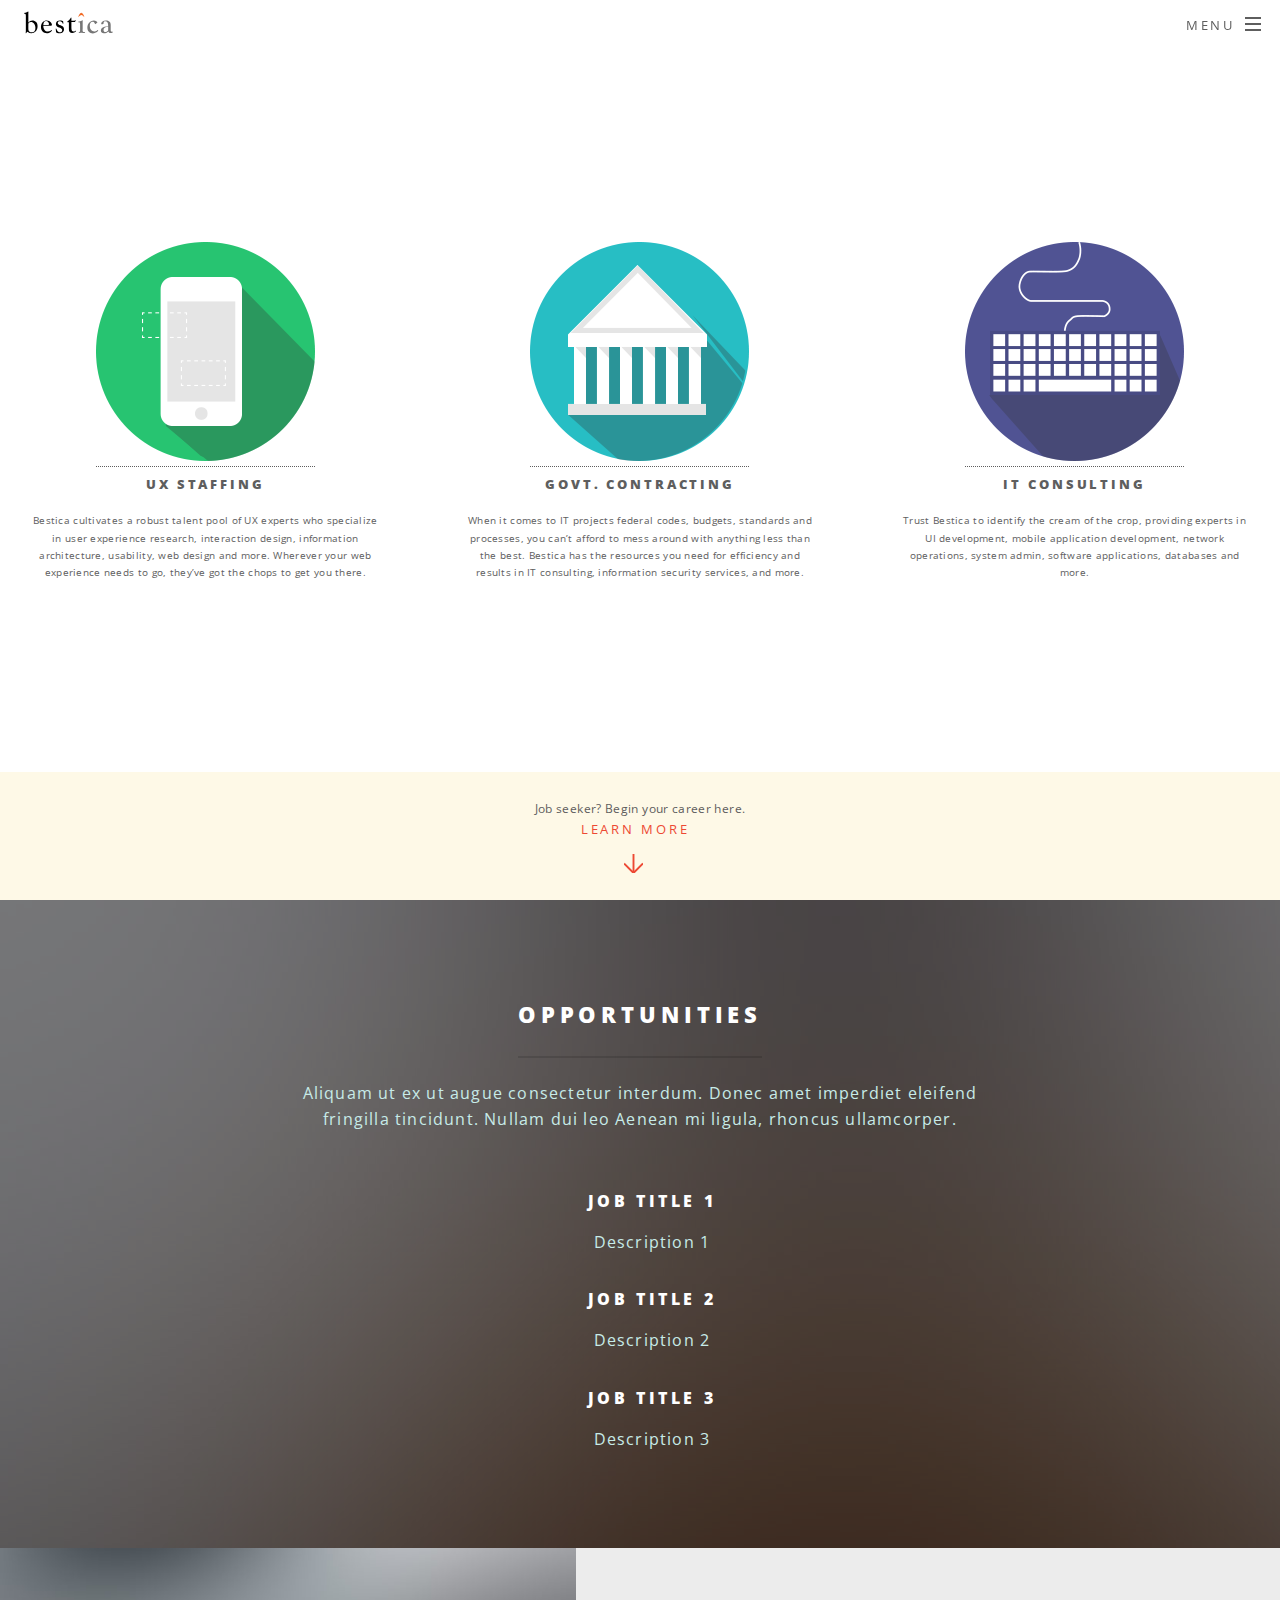
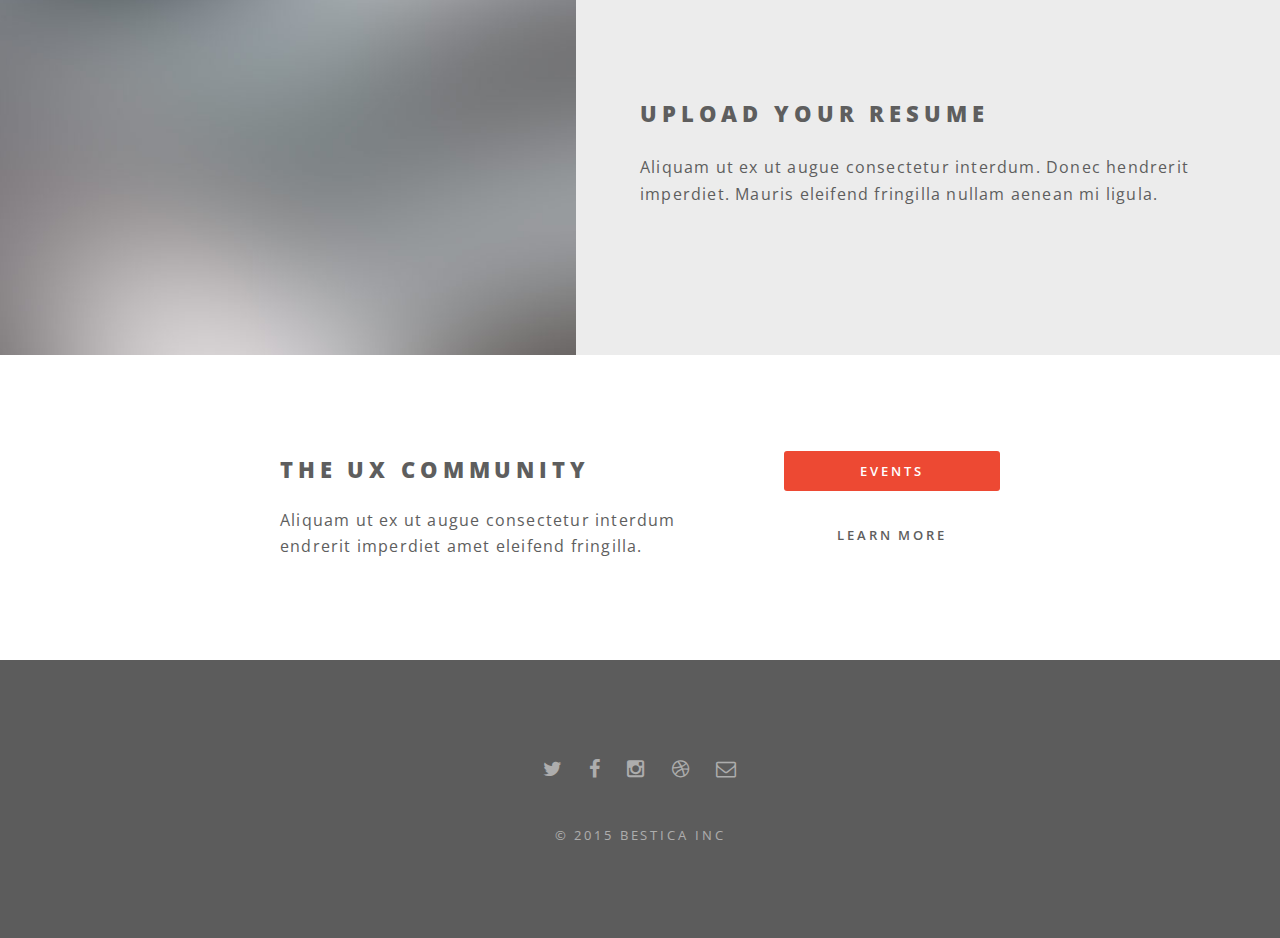
==== index.html @ 75cae660 "first commit" ====
<!DOCTYPE HTML>
<!--
	Spectral by HTML5 UP
	html5up.net | @n33co
	Free for personal and commercial use under the CCA 3.0 license (html5up.net/license)
-->
<html>
	<head>
		<title>Spectral by HTML5 UP</title>
		<meta charset="utf-8" />
		<meta name="viewport" content="width=device-width, initial-scale=1" />
		<meta name="description" content="" />
		<meta name="keywords" content="" />
		<!--[if lte IE 8]><script src="assets/css/ie/html5shiv.js"></script><![endif]-->
		<link rel="stylesheet" href="assets/css/style.css" />
		<!--[if lte IE 9]><link rel="stylesheet" href="assets/css/ie/v9.css" /><![endif]-->
		<!--[if lte IE 8]><link rel="stylesheet" href="assets/css/ie/v8.css" /><![endif]-->
	</head>
	<body class="landing">

		<!-- Page Wrapper -->
			<div id="page-wrapper">

				<!-- Header -->
					<header id="header" class="alt">

						<h1 class="logo">
							<a href="index.html">Bestica</a>
						</h1>
						<nav id="nav">
							<ul>
								<li class="special">
									<a href="#" class="menuToggle"><span>Menu</span></a>
									<div id="menu">
										<ul>
											<li><a href="index.html">Home</a></li>
											<li><a href="ux.html">UX Staffing</a></li>
											<li><a href="govt.html">Govt. Contracts</a></li>
											<li><a href="it.html">IT Consulting</a></li>
											<li><a href="about.html">About Us</a></li>
										</ul>
									</div>
								</li>
							</ul>
						</nav>
					</header>

				<!-- Banner -->
					<section id="banner">
						<div class="inner">
							<div class="row">
  								<div class="4u 12u(small) left-wing">
  									<a href="ux.html">
	  									<img src="images/ux-icon.png" alt="" />
	  									<h3> UX Staffing</h3>
	  									<p>
	  										Bestica cultivates a robust talent pool of UX experts who specialize in user experience research, interaction design, information architecture, usability, web design and more. Wherever your web experience needs to go, they’ve got the chops to get you there.
	  									</p>
  									</a>
  								</div>
  								<div class="4u 12u(small)">
  									<a href="govt.html">
	  									<img src="images/govt-icon.png" alt="" />
	  									<h3> Govt. Contracting</h3>
	  									<p>
	  										When it comes to IT projects federal codes, budgets, standards and processes, you can’t afford to mess around with anything less than the best.  Bestica has the resources you need for efficiency and results in IT consulting, information security services, and more.
	  									</p>
	  								</a>
  								</div>
  								<div class="4u 12u(small) right-wing">
  									<a href="it.html">
  									
	  									<img src="images/it-icon.png" alt="" />
	  									<h3> IT Consulting</h3>
	  									<p>
	  										Trust Bestica to identify the cream of the crop, providing experts in UI development, mobile application development, network operations, system admin, software applications, databases and more.
	  									</p>
  									</a>
  									
  								</div>
							</div>

														
						</div>
						<div class="row job-seeker">
								<p> Job seeker? Begin your career here.</p>
								<a href="#one" class="more scrolly">Learn More</a>
								
							</div>
						
					</section>

				<!-- One -->
					<section id="one" class="wrapper style1 special">
						<div class="inner">
							<header class="major">
								<h2>Opportunities</h2>
								<p>Aliquam ut ex ut augue consectetur interdum. Donec amet imperdiet eleifend<br />
								fringilla tincidunt. Nullam dui leo Aenean mi ligula, rhoncus ullamcorper.</p>
							</header>
							<ul class="jobs">
								<li>
									<h4>Job Title 1</h4>
									<p>Description 1</p>
								</li>

								<li>
									<h4>Job Title 2</h4>
									<p>Description 2</p>
								</li>
								<li>
									<h4>Job Title 3</h4>
									<p>Description 3</p>
								</li>

							</ul>
							
						</div>
					</section>

				<!-- Two -->
					<section id="two" class="wrapper alt style2">
						<section class="spotlight">
							<div class="image"><img src="images/pic01.jpg" alt="" /></div><div class="content">
								<h2>Upload Your Resume</h2>
								<p>Aliquam ut ex ut augue consectetur interdum. Donec hendrerit imperdiet. Mauris eleifend fringilla nullam aenean mi ligula.</p>
							</div>
						</section>
						
						
					</section>


					

				<!-- CTA -->
					<section id="cta" class="wrapper style4">
						<div class="inner">
							<header>
								<h2>The UX Community</h2>
								<p>Aliquam ut ex ut augue consectetur interdum endrerit imperdiet amet eleifend fringilla.</p>
							</header>
							<ul class="actions vertical">
								<li><a href="#" class="button fit special">Events</a></li>
								<li><a href="#" class="button fit">Learn More</a></li>
							</ul>
						</div>
					</section>

				<!-- Footer -->
					<footer id="footer">
						<ul class="icons">
							<li><a href="#" class="icon fa-twitter"><span class="label">Twitter</span></a></li>
							<li><a href="#" class="icon fa-facebook"><span class="label">Facebook</span></a></li>
							<li><a href="#" class="icon fa-instagram"><span class="label">Instagram</span></a></li>
							<li><a href="#" class="icon fa-dribbble"><span class="label">Dribbble</span></a></li>
							<li><a href="#" class="icon fa-envelope-o"><span class="label">Email</span></a></li>
						</ul>
						<ul class="copyright">
							<li>&copy; 2015 Bestica Inc</li>
						</ul>
					</footer>

			</div>

		<!-- Scripts -->
			<script src="assets/js/jquery.min.js"></script>
			<script src="assets/js/jquery.scrollex.min.js"></script>
			<script src="assets/js/jquery.scrolly.min.js"></script>
			<script src="assets/js/skel.min.js"></script>
			<script src="assets/js/init.js"></script>

	</body>
</html>
---- assets/css/style.css ----
@import url(font-awesome.min.css);
@import url("http://fonts.googleapis.com/css?family=Open+Sans:400,400italic,600,600italic,800,800italic");
/*
	Spectral by HTML5 UP
	html5up.net | @n33co
	Free for personal and commercial use under the CCA 3.0 license (html5up.net/license)
*/
/* IE Viewport Fix */
@-ms-viewport {
  width: device-width; }
/* Skel */
html, body, div, span, applet, object, iframe, h1, h2, h3, h4, h5, h6, p, blockquote, pre, a, abbr, acronym, address, big, cite, code, del, dfn, em, img, ins, kbd, q, s, samp, small, strike, strong, sub, sup, tt, var, b, u, i, center, dl, dt, dd, ol, ul, li, fieldset, form, label, legend, table, caption, tbody, tfoot, thead, tr, th, td, article, aside, canvas, details, embed, figure, figcaption, footer, header, hgroup, menu, nav, output, ruby, section, summary, time, mark, audio, video {
  margin: 0;
  padding: 0;
  border: 0;
  font-size: 100%;
  font: inherit;
  vertical-align: baseline; }

article, aside, details, figcaption, figure, footer, header, hgroup, menu, nav, section {
  display: block; }

body {
  line-height: 1; }

ol, ul {
  list-style: none; }

blockquote, q {
  quotes: none; }

blockquote:before, blockquote:after, q:before, q:after {
  content: '';
  content: none; }

table {
  border-collapse: collapse;
  border-spacing: 0; }

body {
  -webkit-text-size-adjust: none; }

*, *:before, *:after {
  -moz-box-sizing: border-box;
  -webkit-box-sizing: border-box;
  box-sizing: border-box; }

.row {
  border-bottom: solid 1px transparent;
  -moz-box-sizing: border-box;
  -webkit-box-sizing: border-box;
  box-sizing: border-box; }

.row > * {
  float: left;
  -moz-box-sizing: border-box;
  -webkit-box-sizing: border-box;
  box-sizing: border-box; }

.row:after, .row:before {
  content: '';
  display: block;
  clear: both;
  height: 0; }

.row.uniform > * > :first-child {
  margin-top: 0; }

.row.uniform > * > :last-child {
  margin-bottom: 0; }

.row.\30 \25  > * {
  padding: 0 0 0 0em; }

.row.\30 \25 {
  margin: 0 0 -1px 0em; }

.row.uniform.\30 \25  > * {
  padding: 0em 0 0 0em; }

.row.uniform.\30 \25 {
  margin: 0em 0 -1px 0em; }

.row > * {
  padding: 0 0 0 1.5em; }

.row {
  margin: 0 0 -1px -1.5em; }

.row.uniform > * {
  padding: 1.5em 0 0 1.5em; }

.row.uniform {
  margin: -1.5em 0 -1px -1.5em; }

.row.\32 00\25  > * {
  padding: 0 0 0 3em; }

.row.\32 00\25 {
  margin: 0 0 -1px -3em; }

.row.uniform.\32 00\25  > * {
  padding: 3em 0 0 3em; }

.row.uniform.\32 00\25 {
  margin: -3em 0 -1px -3em; }

.row.\31 50\25  > * {
  padding: 0 0 0 2.25em; }

.row.\31 50\25 {
  margin: 0 0 -1px -2.25em; }

.row.uniform.\31 50\25  > * {
  padding: 2.25em 0 0 2.25em; }

.row.uniform.\31 50\25 {
  margin: -2.25em 0 -1px -2.25em; }

.row.\35 0\25  > * {
  padding: 0 0 0 0.75em; }

.row.\35 0\25 {
  margin: 0 0 -1px -0.75em; }

.row.uniform.\35 0\25  > * {
  padding: 0.75em 0 0 0.75em; }

.row.uniform.\35 0\25 {
  margin: -0.75em 0 -1px -0.75em; }

.row.\32 5\25  > * {
  padding: 0 0 0 0.375em; }

.row.\32 5\25 {
  margin: 0 0 -1px -0.375em; }

.row.uniform.\32 5\25  > * {
  padding: 0.375em 0 0 0.375em; }

.row.uniform.\32 5\25 {
  margin: -0.375em 0 -1px -0.375em; }

.\31 2u, .\31 2u\24 {
  width: 100%;
  clear: none;
  margin-left: 0; }

.\31 1u, .\31 1u\24 {
  width: 91.6666666667%;
  clear: none;
  margin-left: 0; }

.\31 0u, .\31 0u\24 {
  width: 83.3333333333%;
  clear: none;
  margin-left: 0; }

.\39 u, .\39 u\24 {
  width: 75%;
  clear: none;
  margin-left: 0; }

.\38 u, .\38 u\24 {
  width: 66.6666666667%;
  clear: none;
  margin-left: 0; }

.\37 u, .\37 u\24 {
  width: 58.3333333333%;
  clear: none;
  margin-left: 0; }

.\36 u, .\36 u\24 {
  width: 50%;
  clear: none;
  margin-left: 0; }

.\35 u, .\35 u\24 {
  width: 41.6666666667%;
  clear: none;
  margin-left: 0; }

.\34 u, .\34 u\24 {
  width: 33.3333333333%;
  clear: none;
  margin-left: 0; }

.\33 u, .\33 u\24 {
  width: 25%;
  clear: none;
  margin-left: 0; }

.\32 u, .\32 u\24 {
  width: 16.6666666667%;
  clear: none;
  margin-left: 0; }

.\31 u, .\31 u\24 {
  width: 8.3333333333%;
  clear: none;
  margin-left: 0; }

.\31 2u\24  + *,
.\31 1u\24  + *,
.\31 0u\24  + *,
.\39 u\24  + *,
.\38 u\24  + *,
.\37 u\24  + *,
.\36 u\24  + *,
.\35 u\24  + *,
.\34 u\24  + *,
.\33 u\24  + *,
.\32 u\24  + *,
.\31 u\24  + * {
  clear: left; }

.\-11u {
  margin-left: 91.66667%; }

.\-10u {
  margin-left: 83.33333%; }

.\-9u {
  margin-left: 75%; }

.\-8u {
  margin-left: 66.66667%; }

.\-7u {
  margin-left: 58.33333%; }

.\-6u {
  margin-left: 50%; }

.\-5u {
  margin-left: 41.66667%; }

.\-4u {
  margin-left: 33.33333%; }

.\-3u {
  margin-left: 25%; }

.\-2u {
  margin-left: 16.66667%; }

.\-1u {
  margin-left: 8.33333%; }

@media screen and (max-width: 1680px) {
  .row > * {
    padding: 0 0 0 1.5em; }

  .row {
    margin: 0 0 -1px -1.5em; }

  .row.uniform > * {
    padding: 1.5em 0 0 1.5em; }

  .row.uniform {
    margin: -1.5em 0 -1px -1.5em; }

  .row.\32 00\25  > * {
    padding: 0 0 0 3em; }

  .row.\32 00\25 {
    margin: 0 0 -1px -3em; }

  .row.uniform.\32 00\25  > * {
    padding: 3em 0 0 3em; }

  .row.uniform.\32 00\25 {
    margin: -3em 0 -1px -3em; }

  .row.\31 50\25  > * {
    padding: 0 0 0 2.25em; }

  .row.\31 50\25 {
    margin: 0 0 -1px -2.25em; }

  .row.uniform.\31 50\25  > * {
    padding: 2.25em 0 0 2.25em; }

  .row.uniform.\31 50\25 {
    margin: -2.25em 0 -1px -2.25em; }

  .row.\35 0\25  > * {
    padding: 0 0 0 0.75em; }

  .row.\35 0\25 {
    margin: 0 0 -1px -0.75em; }

  .row.uniform.\35 0\25  > * {
    padding: 0.75em 0 0 0.75em; }

  .row.uniform.\35 0\25 {
    margin: -0.75em 0 -1px -0.75em; }

  .row.\32 5\25  > * {
    padding: 0 0 0 0.375em; }

  .row.\32 5\25 {
    margin: 0 0 -1px -0.375em; }

  .row.uniform.\32 5\25  > * {
    padding: 0.375em 0 0 0.375em; }

  .row.uniform.\32 5\25 {
    margin: -0.375em 0 -1px -0.375em; }

  .\31 2u\28xlarge\29, .\31 2u\24\28xlarge\29 {
    width: 100%;
    clear: none;
    margin-left: 0; }

  .\31 1u\28xlarge\29, .\31 1u\24\28xlarge\29 {
    width: 91.6666666667%;
    clear: none;
    margin-left: 0; }

  .\31 0u\28xlarge\29, .\31 0u\24\28xlarge\29 {
    width: 83.3333333333%;
    clear: none;
    margin-left: 0; }

  .\39 u\28xlarge\29, .\39 u\24\28xlarge\29 {
    width: 75%;
    clear: none;
    margin-left: 0; }

  .\38 u\28xlarge\29, .\38 u\24\28xlarge\29 {
    width: 66.6666666667%;
    clear: none;
    margin-left: 0; }

  .\37 u\28xlarge\29, .\37 u\24\28xlarge\29 {
    width: 58.3333333333%;
    clear: none;
    margin-left: 0; }

  .\36 u\28xlarge\29, .\36 u\24\28xlarge\29 {
    width: 50%;
    clear: none;
    margin-left: 0; }

  .\35 u\28xlarge\29, .\35 u\24\28xlarge\29 {
    width: 41.6666666667%;
    clear: none;
    margin-left: 0; }

  .\34 u\28xlarge\29, .\34 u\24\28xlarge\29 {
    width: 33.3333333333%;
    clear: none;
    margin-left: 0; }

  .\33 u\28xlarge\29, .\33 u\24\28xlarge\29 {
    width: 25%;
    clear: none;
    margin-left: 0; }

  .\32 u\28xlarge\29, .\32 u\24\28xlarge\29 {
    width: 16.6666666667%;
    clear: none;
    margin-left: 0; }

  .\31 u\28xlarge\29, .\31 u\24\28xlarge\29 {
    width: 8.3333333333%;
    clear: none;
    margin-left: 0; }

  .\31 2u\24\28xlarge\29  + *,
  .\31 1u\24\28xlarge\29  + *,
  .\31 0u\24\28xlarge\29  + *,
  .\39 u\24\28xlarge\29  + *,
  .\38 u\24\28xlarge\29  + *,
  .\37 u\24\28xlarge\29  + *,
  .\36 u\24\28xlarge\29  + *,
  .\35 u\24\28xlarge\29  + *,
  .\34 u\24\28xlarge\29  + *,
  .\33 u\24\28xlarge\29  + *,
  .\32 u\24\28xlarge\29  + *,
  .\31 u\24\28xlarge\29  + * {
    clear: left; }

  .\-11u\28xlarge\29 {
    margin-left: 91.66667%; }

  .\-10u\28xlarge\29 {
    margin-left: 83.33333%; }

  .\-9u\28xlarge\29 {
    margin-left: 75%; }

  .\-8u\28xlarge\29 {
    margin-left: 66.66667%; }

  .\-7u\28xlarge\29 {
    margin-left: 58.33333%; }

  .\-6u\28xlarge\29 {
    margin-left: 50%; }

  .\-5u\28xlarge\29 {
    margin-left: 41.66667%; }

  .\-4u\28xlarge\29 {
    margin-left: 33.33333%; }

  .\-3u\28xlarge\29 {
    margin-left: 25%; }

  .\-2u\28xlarge\29 {
    margin-left: 16.66667%; }

  .\-1u\28xlarge\29 {
    margin-left: 8.33333%; } }
@media screen and (max-width: 1280px) {
  .row > * {
    padding: 0 0 0 1.5em; }

  .row {
    margin: 0 0 -1px -1.5em; }

  .row.uniform > * {
    padding: 1.5em 0 0 1.5em; }

  .row.uniform {
    margin: -1.5em 0 -1px -1.5em; }

  .row.\32 00\25  > * {
    padding: 0 0 0 3em; }

  .row.\32 00\25 {
    margin: 0 0 -1px -3em; }

  .row.uniform.\32 00\25  > * {
    padding: 3em 0 0 3em; }

  .row.uniform.\32 00\25 {
    margin: -3em 0 -1px -3em; }

  .row.\31 50\25  > * {
    padding: 0 0 0 2.25em; }

  .row.\31 50\25 {
    margin: 0 0 -1px -2.25em; }

  .row.uniform.\31 50\25  > * {
    padding: 2.25em 0 0 2.25em; }

  .row.uniform.\31 50\25 {
    margin: -2.25em 0 -1px -2.25em; }

  .row.\35 0\25  > * {
    padding: 0 0 0 0.75em; }

  .row.\35 0\25 {
    margin: 0 0 -1px -0.75em; }

  .row.uniform.\35 0\25  > * {
    padding: 0.75em 0 0 0.75em; }

  .row.uniform.\35 0\25 {
    margin: -0.75em 0 -1px -0.75em; }

  .row.\32 5\25  > * {
    padding: 0 0 0 0.375em; }

  .row.\32 5\25 {
    margin: 0 0 -1px -0.375em; }

  .row.uniform.\32 5\25  > * {
    padding: 0.375em 0 0 0.375em; }

  .row.uniform.\32 5\25 {
    margin: -0.375em 0 -1px -0.375em; }

  .\31 2u\28large\29, .\31 2u\24\28large\29 {
    width: 100%;
    clear: none;
    margin-left: 0; }

  .\31 1u\28large\29, .\31 1u\24\28large\29 {
    width: 91.6666666667%;
    clear: none;
    margin-left: 0; }

  .\31 0u\28large\29, .\31 0u\24\28large\29 {
    width: 83.3333333333%;
    clear: none;
    margin-left: 0; }

  .\39 u\28large\29, .\39 u\24\28large\29 {
    width: 75%;
    clear: none;
    margin-left: 0; }

  .\38 u\28large\29, .\38 u\24\28large\29 {
    width: 66.6666666667%;
    clear: none;
    margin-left: 0; }

  .\37 u\28large\29, .\37 u\24\28large\29 {
    width: 58.3333333333%;
    clear: none;
    margin-left: 0; }

  .\36 u\28large\29, .\36 u\24\28large\29 {
    width: 50%;
    clear: none;
    margin-left: 0; }

  .\35 u\28large\29, .\35 u\24\28large\29 {
    width: 41.6666666667%;
    clear: none;
    margin-left: 0; }

  .\34 u\28large\29, .\34 u\24\28large\29 {
    width: 33.3333333333%;
    clear: none;
    margin-left: 0; }

  .\33 u\28large\29, .\33 u\24\28large\29 {
    width: 25%;
    clear: none;
    margin-left: 0; }

  .\32 u\28large\29, .\32 u\24\28large\29 {
    width: 16.6666666667%;
    clear: none;
    margin-left: 0; }

  .\31 u\28large\29, .\31 u\24\28large\29 {
    width: 8.3333333333%;
    clear: none;
    margin-left: 0; }

  .\31 2u\24\28large\29  + *,
  .\31 1u\24\28large\29  + *,
  .\31 0u\24\28large\29  + *,
  .\39 u\24\28large\29  + *,
  .\38 u\24\28large\29  + *,
  .\37 u\24\28large\29  + *,
  .\36 u\24\28large\29  + *,
  .\35 u\24\28large\29  + *,
  .\34 u\24\28large\29  + *,
  .\33 u\24\28large\29  + *,
  .\32 u\24\28large\29  + *,
  .\31 u\24\28large\29  + * {
    clear: left; }

  .\-11u\28large\29 {
    margin-left: 91.66667%; }

  .\-10u\28large\29 {
    margin-left: 83.33333%; }

  .\-9u\28large\29 {
    margin-left: 75%; }

  .\-8u\28large\29 {
    margin-left: 66.66667%; }

  .\-7u\28large\29 {
    margin-left: 58.33333%; }

  .\-6u\28large\29 {
    margin-left: 50%; }

  .\-5u\28large\29 {
    margin-left: 41.66667%; }

  .\-4u\28large\29 {
    margin-left: 33.33333%; }

  .\-3u\28large\29 {
    margin-left: 25%; }

  .\-2u\28large\29 {
    margin-left: 16.66667%; }

  .\-1u\28large\29 {
    margin-left: 8.33333%; } }
@media screen and (max-width: 980px) {
  .row > * {
    padding: 0 0 0 1.5em; }

  .row {
    margin: 0 0 -1px -1.5em; }

  .row.uniform > * {
    padding: 1.5em 0 0 1.5em; }

  .row.uniform {
    margin: -1.5em 0 -1px -1.5em; }

  .row.\32 00\25  > * {
    padding: 0 0 0 3em; }

  .row.\32 00\25 {
    margin: 0 0 -1px -3em; }

  .row.uniform.\32 00\25  > * {
    padding: 3em 0 0 3em; }

  .row.uniform.\32 00\25 {
    margin: -3em 0 -1px -3em; }

  .row.\31 50\25  > * {
    padding: 0 0 0 2.25em; }

  .row.\31 50\25 {
    margin: 0 0 -1px -2.25em; }

  .row.uniform.\31 50\25  > * {
    padding: 2.25em 0 0 2.25em; }

  .row.uniform.\31 50\25 {
    margin: -2.25em 0 -1px -2.25em; }

  .row.\35 0\25  > * {
    padding: 0 0 0 0.75em; }

  .row.\35 0\25 {
    margin: 0 0 -1px -0.75em; }

  .row.uniform.\35 0\25  > * {
    padding: 0.75em 0 0 0.75em; }

  .row.uniform.\35 0\25 {
    margin: -0.75em 0 -1px -0.75em; }

  .row.\32 5\25  > * {
    padding: 0 0 0 0.375em; }

  .row.\32 5\25 {
    margin: 0 0 -1px -0.375em; }

  .row.uniform.\32 5\25  > * {
    padding: 0.375em 0 0 0.375em; }

  .row.uniform.\32 5\25 {
    margin: -0.375em 0 -1px -0.375em; }

  .\31 2u\28medium\29, .\31 2u\24\28medium\29 {
    width: 100%;
    clear: none;
    margin-left: 0; }

  .\31 1u\28medium\29, .\31 1u\24\28medium\29 {
    width: 91.6666666667%;
    clear: none;
    margin-left: 0; }

  .\31 0u\28medium\29, .\31 0u\24\28medium\29 {
    width: 83.3333333333%;
    clear: none;
    margin-left: 0; }

  .\39 u\28medium\29, .\39 u\24\28medium\29 {
    width: 75%;
    clear: none;
    margin-left: 0; }

  .\38 u\28medium\29, .\38 u\24\28medium\29 {
    width: 66.6666666667%;
    clear: none;
    margin-left: 0; }

  .\37 u\28medium\29, .\37 u\24\28medium\29 {
    width: 58.3333333333%;
    clear: none;
    margin-left: 0; }

  .\36 u\28medium\29, .\36 u\24\28medium\29 {
    width: 50%;
    clear: none;
    margin-left: 0; }

  .\35 u\28medium\29, .\35 u\24\28medium\29 {
    width: 41.6666666667%;
    clear: none;
    margin-left: 0; }

  .\34 u\28medium\29, .\34 u\24\28medium\29 {
    width: 33.3333333333%;
    clear: none;
    margin-left: 0; }

  .\33 u\28medium\29, .\33 u\24\28medium\29 {
    width: 25%;
    clear: none;
    margin-left: 0; }

  .\32 u\28medium\29, .\32 u\24\28medium\29 {
    width: 16.6666666667%;
    clear: none;
    margin-left: 0; }

  .\31 u\28medium\29, .\31 u\24\28medium\29 {
    width: 8.3333333333%;
    clear: none;
    margin-left: 0; }

  .\31 2u\24\28medium\29  + *,
  .\31 1u\24\28medium\29  + *,
  .\31 0u\24\28medium\29  + *,
  .\39 u\24\28medium\29  + *,
  .\38 u\24\28medium\29  + *,
  .\37 u\24\28medium\29  + *,
  .\36 u\24\28medium\29  + *,
  .\35 u\24\28medium\29  + *,
  .\34 u\24\28medium\29  + *,
  .\33 u\24\28medium\29  + *,
  .\32 u\24\28medium\29  + *,
  .\31 u\24\28medium\29  + * {
    clear: left; }

  .\-11u\28medium\29 {
    margin-left: 91.66667%; }

  .\-10u\28medium\29 {
    margin-left: 83.33333%; }

  .\-9u\28medium\29 {
    margin-left: 75%; }

  .\-8u\28medium\29 {
    margin-left: 66.66667%; }

  .\-7u\28medium\29 {
    margin-left: 58.33333%; }

  .\-6u\28medium\29 {
    margin-left: 50%; }

  .\-5u\28medium\29 {
    margin-left: 41.66667%; }

  .\-4u\28medium\29 {
    margin-left: 33.33333%; }

  .\-3u\28medium\29 {
    margin-left: 25%; }

  .\-2u\28medium\29 {
    margin-left: 16.66667%; }

  .\-1u\28medium\29 {
    margin-left: 8.33333%; } }
@media screen and (max-width: 736px) {
  .row > * {
    padding: 0 0 0 1.5em; }

  .row {
    margin: 0 0 -1px -1.5em; }

  .row.uniform > * {
    padding: 1.5em 0 0 1.5em; }

  .row.uniform {
    margin: -1.5em 0 -1px -1.5em; }

  .row.\32 00\25  > * {
    padding: 0 0 0 3em; }

  .row.\32 00\25 {
    margin: 0 0 -1px -3em; }

  .row.uniform.\32 00\25  > * {
    padding: 3em 0 0 3em; }

  .row.uniform.\32 00\25 {
    margin: -3em 0 -1px -3em; }

  .row.\31 50\25  > * {
    padding: 0 0 0 2.25em; }

  .row.\31 50\25 {
    margin: 0 0 -1px -2.25em; }

  .row.uniform.\31 50\25  > * {
    padding: 2.25em 0 0 2.25em; }

  .row.uniform.\31 50\25 {
    margin: -2.25em 0 -1px -2.25em; }

  .row.\35 0\25  > * {
    padding: 0 0 0 0.75em; }

  .row.\35 0\25 {
    margin: 0 0 -1px -0.75em; }

  .row.uniform.\35 0\25  > * {
    padding: 0.75em 0 0 0.75em; }

  .row.uniform.\35 0\25 {
    margin: -0.75em 0 -1px -0.75em; }

  .row.\32 5\25  > * {
    padding: 0 0 0 0.375em; }

  .row.\32 5\25 {
    margin: 0 0 -1px -0.375em; }

  .row.uniform.\32 5\25  > * {
    padding: 0.375em 0 0 0.375em; }

  .row.uniform.\32 5\25 {
    margin: -0.375em 0 -1px -0.375em; }

  .\31 2u\28small\29, .\31 2u\24\28small\29 {
    width: 100%;
    clear: none;
    margin-left: 0; }

  .\31 1u\28small\29, .\31 1u\24\28small\29 {
    width: 91.6666666667%;
    clear: none;
    margin-left: 0; }

  .\31 0u\28small\29, .\31 0u\24\28small\29 {
    width: 83.3333333333%;
    clear: none;
    margin-left: 0; }

  .\39 u\28small\29, .\39 u\24\28small\29 {
    width: 75%;
    clear: none;
    margin-left: 0; }

  .\38 u\28small\29, .\38 u\24\28small\29 {
    width: 66.6666666667%;
    clear: none;
    margin-left: 0; }

  .\37 u\28small\29, .\37 u\24\28small\29 {
    width: 58.3333333333%;
    clear: none;
    margin-left: 0; }

  .\36 u\28small\29, .\36 u\24\28small\29 {
    width: 50%;
    clear: none;
    margin-left: 0; }

  .\35 u\28small\29, .\35 u\24\28small\29 {
    width: 41.6666666667%;
    clear: none;
    margin-left: 0; }

  .\34 u\28small\29, .\34 u\24\28small\29 {
    width: 33.3333333333%;
    clear: none;
    margin-left: 0; }

  .\33 u\28small\29, .\33 u\24\28small\29 {
    width: 25%;
    clear: none;
    margin-left: 0; }

  .\32 u\28small\29, .\32 u\24\28small\29 {
    width: 16.6666666667%;
    clear: none;
    margin-left: 0; }

  .\31 u\28small\29, .\31 u\24\28small\29 {
    width: 8.3333333333%;
    clear: none;
    margin-left: 0; }

  .\31 2u\24\28small\29  + *,
  .\31 1u\24\28small\29  + *,
  .\31 0u\24\28small\29  + *,
  .\39 u\24\28small\29  + *,
  .\38 u\24\28small\29  + *,
  .\37 u\24\28small\29  + *,
  .\36 u\24\28small\29  + *,
  .\35 u\24\28small\29  + *,
  .\34 u\24\28small\29  + *,
  .\33 u\24\28small\29  + *,
  .\32 u\24\28small\29  + *,
  .\31 u\24\28small\29  + * {
    clear: left; }

  .\-11u\28small\29 {
    margin-left: 91.66667%; }

  .\-10u\28small\29 {
    margin-left: 83.33333%; }

  .\-9u\28small\29 {
    margin-left: 75%; }

  .\-8u\28small\29 {
    margin-left: 66.66667%; }

  .\-7u\28small\29 {
    margin-left: 58.33333%; }

  .\-6u\28small\29 {
    margin-left: 50%; }

  .\-5u\28small\29 {
    margin-left: 41.66667%; }

  .\-4u\28small\29 {
    margin-left: 33.33333%; }

  .\-3u\28small\29 {
    margin-left: 25%; }

  .\-2u\28small\29 {
    margin-left: 16.66667%; }

  .\-1u\28small\29 {
    margin-left: 8.33333%; } }
@media screen and (max-width: 480px) {
  .row > * {
    padding: 0 0 0 1.5em; }

  .row {
    margin: 0 0 -1px -1.5em; }

  .row.uniform > * {
    padding: 1.5em 0 0 1.5em; }

  .row.uniform {
    margin: -1.5em 0 -1px -1.5em; }

  .row.\32 00\25  > * {
    padding: 0 0 0 3em; }

  .row.\32 00\25 {
    margin: 0 0 -1px -3em; }

  .row.uniform.\32 00\25  > * {
    padding: 3em 0 0 3em; }

  .row.uniform.\32 00\25 {
    margin: -3em 0 -1px -3em; }

  .row.\31 50\25  > * {
    padding: 0 0 0 2.25em; }

  .row.\31 50\25 {
    margin: 0 0 -1px -2.25em; }

  .row.uniform.\31 50\25  > * {
    padding: 2.25em 0 0 2.25em; }

  .row.uniform.\31 50\25 {
    margin: -2.25em 0 -1px -2.25em; }

  .row.\35 0\25  > * {
    padding: 0 0 0 0.75em; }

  .row.\35 0\25 {
    margin: 0 0 -1px -0.75em; }

  .row.uniform.\35 0\25  > * {
    padding: 0.75em 0 0 0.75em; }

  .row.uniform.\35 0\25 {
    margin: -0.75em 0 -1px -0.75em; }

  .row.\32 5\25  > * {
    padding: 0 0 0 0.375em; }

  .row.\32 5\25 {
    margin: 0 0 -1px -0.375em; }

  .row.uniform.\32 5\25  > * {
    padding: 0.375em 0 0 0.375em; }

  .row.uniform.\32 5\25 {
    margin: -0.375em 0 -1px -0.375em; }

  .\31 2u\28xsmall\29, .\31 2u\24\28xsmall\29 {
    width: 100%;
    clear: none;
    margin-left: 0; }

  .\31 1u\28xsmall\29, .\31 1u\24\28xsmall\29 {
    width: 91.6666666667%;
    clear: none;
    margin-left: 0; }

  .\31 0u\28xsmall\29, .\31 0u\24\28xsmall\29 {
    width: 83.3333333333%;
    clear: none;
    margin-left: 0; }

  .\39 u\28xsmall\29, .\39 u\24\28xsmall\29 {
    width: 75%;
    clear: none;
    margin-left: 0; }

  .\38 u\28xsmall\29, .\38 u\24\28xsmall\29 {
    width: 66.6666666667%;
    clear: none;
    margin-left: 0; }

  .\37 u\28xsmall\29, .\37 u\24\28xsmall\29 {
    width: 58.3333333333%;
    clear: none;
    margin-left: 0; }

  .\36 u\28xsmall\29, .\36 u\24\28xsmall\29 {
    width: 50%;
    clear: none;
    margin-left: 0; }

  .\35 u\28xsmall\29, .\35 u\24\28xsmall\29 {
    width: 41.6666666667%;
    clear: none;
    margin-left: 0; }

  .\34 u\28xsmall\29, .\34 u\24\28xsmall\29 {
    width: 33.3333333333%;
    clear: none;
    margin-left: 0; }

  .\33 u\28xsmall\29, .\33 u\24\28xsmall\29 {
    width: 25%;
    clear: none;
    margin-left: 0; }

  .\32 u\28xsmall\29, .\32 u\24\28xsmall\29 {
    width: 16.6666666667%;
    clear: none;
    margin-left: 0; }

  .\31 u\28xsmall\29, .\31 u\24\28xsmall\29 {
    width: 8.3333333333%;
    clear: none;
    margin-left: 0; }

  .\31 2u\24\28xsmall\29  + *,
  .\31 1u\24\28xsmall\29  + *,
  .\31 0u\24\28xsmall\29  + *,
  .\39 u\24\28xsmall\29  + *,
  .\38 u\24\28xsmall\29  + *,
  .\37 u\24\28xsmall\29  + *,
  .\36 u\24\28xsmall\29  + *,
  .\35 u\24\28xsmall\29  + *,
  .\34 u\24\28xsmall\29  + *,
  .\33 u\24\28xsmall\29  + *,
  .\32 u\24\28xsmall\29  + *,
  .\31 u\24\28xsmall\29  + * {
    clear: left; }

  .\-11u\28xsmall\29 {
    margin-left: 91.66667%; }

  .\-10u\28xsmall\29 {
    margin-left: 83.33333%; }

  .\-9u\28xsmall\29 {
    margin-left: 75%; }

  .\-8u\28xsmall\29 {
    margin-left: 66.66667%; }

  .\-7u\28xsmall\29 {
    margin-left: 58.33333%; }

  .\-6u\28xsmall\29 {
    margin-left: 50%; }

  .\-5u\28xsmall\29 {
    margin-left: 41.66667%; }

  .\-4u\28xsmall\29 {
    margin-left: 33.33333%; }

  .\-3u\28xsmall\29 {
    margin-left: 25%; }

  .\-2u\28xsmall\29 {
    margin-left: 16.66667%; }

  .\-1u\28xsmall\29 {
    margin-left: 8.33333%; } }
/* Basic */
.test {
  border: 1px dotted red; }

body {
  background: #fff; }
  body.is-loading *, body.is-loading *:before, body.is-loading *:after {
    -moz-animation: none !important;
    -webkit-animation: none !important;
    -ms-animation: none !important;
    animation: none !important;
    -moz-transition: none !important;
    -webkit-transition: none !important;
    -ms-transition: none !important;
    transition: none !important; }

body, input, select, textarea {
  color: #5e5e5e;
  font-family: "Open Sans", Helvetica, sans-serif;
  font-size: 15pt;
  font-weight: 400;
  letter-spacing: 0.075em;
  line-height: 1.65em; }
  @media screen and (max-width: 1680px) {
    body, input, select, textarea {
      font-size: 13pt; } }
  @media screen and (max-width: 1280px) {
    body, input, select, textarea {
      font-size: 12pt; } }
  @media screen and (max-width: 736px) {
    body, input, select, textarea {
      font-size: 11pt;
      letter-spacing: 0.0375em; } }

a {
  -moz-transition: color 0.2s ease, border-bottom-color 0.2s ease;
  -webkit-transition: color 0.2s ease, border-bottom-color 0.2s ease;
  -ms-transition: color 0.2s ease, border-bottom-color 0.2s ease;
  transition: color 0.2s ease, border-bottom-color 0.2s ease;
  border-bottom: dotted 1px;
  color: inherit;
  text-decoration: none; }
  a:hover {
    border-bottom-color: transparent; }

strong, b {
  color: #5e5e5e;
  font-weight: 600; }

em, i {
  font-style: italic; }

p {
  margin: 0 0 2em 0; }

h1, h2, h3, h4, h5, h6 {
  color: #5e5e5e;
  font-weight: 800;
  letter-spacing: 0.225em;
  line-height: 1em;
  margin: 0 0 1em 0;
  text-transform: uppercase; }
  h1 a, h2 a, h3 a, h4 a, h5 a, h6 a {
    color: inherit;
    text-decoration: none; }

h2 {
  font-size: 1.35em;
  line-height: 1.75em; }
  @media screen and (max-width: 736px) {
    h2 {
      font-size: 1.1em;
      line-height: 1.65em; } }

h3 {
  font-size: 1.15em;
  line-height: 1.75em; }
  @media screen and (max-width: 736px) {
    h3 {
      font-size: 1em;
      line-height: 1.65em; } }

h4 {
  font-size: 1em;
  line-height: 1.5em; }

h5 {
  font-size: 0.8em;
  line-height: 1.5em; }

h6 {
  font-size: 0.7em;
  line-height: 1.5em; }

sub {
  font-size: 0.8em;
  position: relative;
  top: 0.5em; }

sup {
  font-size: 0.8em;
  position: relative;
  top: -0.5em; }

hr {
  border: 0;
  border-bottom: solid 2px #fff;
  margin: 3em 0; }
  hr.major {
    margin: 4.5em 0; }

blockquote {
  border-left: solid 4px #fff;
  font-style: italic;
  margin: 0 0 2em 0;
  padding: 0.5em 0 0.5em 2em; }

code {
  background: rgba(144, 144, 144, 0.25);
  border-radius: 3px;
  font-family: "Courier New", monospace;
  font-size: 0.9em;
  letter-spacing: 0;
  margin: 0 0.25em;
  padding: 0.25em 0.65em; }

pre {
  -webkit-overflow-scrolling: touch;
  font-family: "Courier New", monospace;
  font-size: 0.9em;
  margin: 0 0 2em 0; }
  pre code {
    display: block;
    line-height: 1.75em;
    padding: 1em 1.5em;
    overflow-x: auto; }

.align-left {
  text-align: left; }

.align-center {
  text-align: center; }

.align-right {
  text-align: right; }

/* Section/Article */
section.special, article.special {
  text-align: center; }

header p {
  color: rgba(255, 255, 255, 0.5);
  position: relative;
  top: -0.25em; }
header h3 + p {
  font-size: 1.1em; }
header h4 + p,
header h5 + p,
header h6 + p {
  font-size: 0.9em; }
header.major {
  margin: 0 0 3.5em 0; }
  header.major h2, header.major h3, header.major h4, header.major h5, header.major h6 {
    border-bottom: solid 2px #fff;
    display: inline-block;
    padding-bottom: 1em;
    position: relative; }
    header.major h2:after, header.major h3:after, header.major h4:after, header.major h5:after, header.major h6:after {
      content: '';
      display: block;
      height: 1px; }
  header.major p {
    color: #5e5e5e;
    top: 0; }
  @media screen and (max-width: 736px) {
    header.major {
      margin: 0 0 2em 0; } }
@media screen and (max-width: 980px) {
  header br {
    display: none; } }

/* Form */
form {
  margin: 0 0 2em 0; }

label {
  color: #5e5e5e;
  display: block;
  font-size: 0.9em;
  font-weight: 600;
  margin: 0 0 1em 0; }

input[type="text"],
input[type="password"],
input[type="email"],
select,
textarea {
  -moz-appearance: none;
  -webkit-appearance: none;
  -ms-appearance: none;
  appearance: none;
  background: rgba(144, 144, 144, 0.25);
  border-radius: 3px;
  border: none;
  color: inherit;
  display: block;
  outline: 0;
  padding: 0 1em;
  text-decoration: none;
  width: 100%; }
  input[type="text"]:invalid,
  input[type="password"]:invalid,
  input[type="email"]:invalid,
  select:invalid,
  textarea:invalid {
    box-shadow: none; }
  input[type="text"]:focus,
  input[type="password"]:focus,
  input[type="email"]:focus,
  select:focus,
  textarea:focus {
    box-shadow: 0 0 0 2px #21b2a6; }

.select-wrapper {
  text-decoration: none;
  display: block;
  position: relative; }
  .select-wrapper:before {
    -moz-osx-font-smoothing: grayscale;
    -webkit-font-smoothing: antialiased;
    font-family: FontAwesome;
    font-style: normal;
    font-weight: normal;
    text-transform: none !important; }
  .select-wrapper:before {
    -moz-pointer-events: none;
    -webkit-pointer-events: none;
    -ms-pointer-events: none;
    pointer-events: none;
    color: #fff;
    content: '\f078';
    display: block;
    height: 2.75em;
    line-height: 2.75em;
    position: absolute;
    right: 0;
    text-align: center;
    top: 0;
    width: 2.75em; }
  .select-wrapper select::-ms-expand {
    display: none; }

input[type="text"],
input[type="password"],
input[type="email"],
select {
  height: 2.75em; }

textarea {
  padding: 0.75em 1em; }

input[type="checkbox"],
input[type="radio"] {
  -moz-appearance: none;
  -webkit-appearance: none;
  -ms-appearance: none;
  appearance: none;
  display: block;
  float: left;
  margin-right: -2em;
  opacity: 0;
  width: 1em;
  z-index: -1; }
  input[type="checkbox"] + label,
  input[type="radio"] + label {
    text-decoration: none;
    color: #5e5e5e;
    cursor: pointer;
    display: inline-block;
    font-size: 1em;
    font-weight: 400;
    padding-left: 2.4em;
    padding-right: 0.75em;
    position: relative; }
    input[type="checkbox"] + label:before,
    input[type="radio"] + label:before {
      -moz-osx-font-smoothing: grayscale;
      -webkit-font-smoothing: antialiased;
      font-family: FontAwesome;
      font-style: normal;
      font-weight: normal;
      text-transform: none !important; }
    input[type="checkbox"] + label:before,
    input[type="radio"] + label:before {
      background: rgba(144, 144, 144, 0.25);
      border-radius: 3px;
      content: '';
      display: inline-block;
      height: 1.65em;
      left: 0;
      line-height: 1.58125em;
      position: absolute;
      text-align: center;
      top: 0;
      width: 1.65em; }
  input[type="checkbox"]:checked + label:before,
  input[type="radio"]:checked + label:before {
    background: #fff;
    color: #5e5e5e;
    content: '\f00c'; }
  input[type="checkbox"]:focus + label:before,
  input[type="radio"]:focus + label:before {
    box-shadow: 0 0 0 2px #21b2a6; }

input[type="checkbox"] + label:before {
  border-radius: 3px; }

input[type="radio"] + label:before {
  border-radius: 100%; }

::-webkit-input-placeholder {
  color: rgba(255, 255, 255, 0.5) !important;
  opacity: 1.0; }

:-moz-placeholder {
  color: rgba(255, 255, 255, 0.5) !important;
  opacity: 1.0; }

::-moz-placeholder {
  color: rgba(255, 255, 255, 0.5) !important;
  opacity: 1.0; }

:-ms-input-placeholder {
  color: rgba(255, 255, 255, 0.5) !important;
  opacity: 1.0; }

.formerize-placeholder {
  color: rgba(255, 255, 255, 0.5) !important;
  opacity: 1.0; }

/* Box */
.box {
  border-radius: 3px;
  border: solid 2px #fff;
  margin-bottom: 2em;
  padding: 1.5em; }
  .box > :last-child,
  .box > :last-child > :last-child,
  .box > :last-child > :last-child > :last-child {
    margin-bottom: 0; }
  .box.alt {
    border: 0;
    border-radius: 0;
    padding: 0; }

/* Icon */
.icon {
  text-decoration: none;
  border-bottom: none;
  position: relative; }
  .icon:before {
    -moz-osx-font-smoothing: grayscale;
    -webkit-font-smoothing: antialiased;
    font-family: FontAwesome;
    font-style: normal;
    font-weight: normal;
    text-transform: none !important; }
  .icon > .label {
    display: none; }
  .icon.major {
    -moz-transform: rotate(-45deg);
    -webkit-transform: rotate(-45deg);
    -ms-transform: rotate(-45deg);
    transform: rotate(-45deg);
    border-radius: 3px;
    border: solid 2px #fff;
    display: inline-block;
    font-size: 1.35em;
    height: calc(3em + 2px);
    line-height: 3em;
    text-align: center;
    width: calc(3em + 2px); }
    .icon.major:before {
      -moz-transform: rotate(45deg);
      -webkit-transform: rotate(45deg);
      -ms-transform: rotate(45deg);
      transform: rotate(45deg);
      display: inline-block;
      font-size: 1.5em; }
    @media screen and (max-width: 736px) {
      .icon.major {
        font-size: 1em; } }
  .icon.style1 {
    color: #00ffcc; }
  .icon.style2 {
    color: #00f0ff; }
  .icon.style3 {
    color: #fef9e7; }

/* Image */
.image {
  border-radius: 3px;
  border: 0;
  display: inline-block;
  position: relative; }
  .image img {
    border-radius: 3px;
    display: block; }
  .image.left {
    float: left;
    margin: 0 2em 2em 0;
    top: 0.25em; }
  .image.right {
    float: right;
    margin: 0 0 2em 2em;
    top: 0.25em; }
  .image.left, .image.right {
    max-width: 40%; }
    .image.left img, .image.right img {
      width: 100%; }
  .image.fit {
    display: block;
    margin: 0 0 2em 0;
    width: 100%; }
    .image.fit img {
      width: 100%; }

/* List */
ol {
  list-style: decimal;
  margin: 0 0 2em 0;
  padding-left: 1.25em; }
  ol li {
    padding-left: 0.25em; }

ul {
  list-style: none;
  margin: 0 0 2em 0;
  padding-left: 1em; }
  ul li {
    padding-left: 0.5em; }
  ul.alt {
    list-style: none;
    padding-left: 0; }
    ul.alt li {
      border-top: solid 1px #fff;
      padding: 0.5em 0; }
      ul.alt li:first-child {
        border-top: 0;
        padding-top: 0; }
  ul.icons {
    cursor: default;
    list-style: none;
    padding-left: 0; }
    ul.icons li {
      display: inline-block;
      padding: 0 1em 0 0; }
      ul.icons li:last-child {
        padding-right: 0 !important; }
    ul.icons.major {
      padding: 1em 0; }
      ul.icons.major li {
        padding-right: 3.5em; }
        @media screen and (max-width: 736px) {
          ul.icons.major li {
            padding: 0 1em !important; } }
  ul.actions {
    cursor: default;
    list-style: none;
    padding-left: 0; }
    ul.actions li {
      display: inline-block;
      padding: 0 1.5em 0 0;
      vertical-align: middle; }
      ul.actions li:last-child {
        padding-right: 0; }
    ul.actions.small li {
      padding: 0 0.75em 0 0; }
    ul.actions.vertical li {
      display: block;
      padding: 1.5em 0 0 0; }
      ul.actions.vertical li:first-child {
        padding-top: 0; }
      ul.actions.vertical li > * {
        margin-bottom: 0; }
    ul.actions.vertical.small li {
      padding: 0.75em 0 0 0; }
      ul.actions.vertical.small li:first-child {
        padding-top: 0; }
    ul.actions.fit {
      display: table;
      margin-left: -1.5em;
      padding: 0;
      table-layout: fixed;
      width: calc(100% + 1.5em); }
      ul.actions.fit li {
        display: table-cell;
        padding: 0 0 0 1.5em; }
        ul.actions.fit li > * {
          margin-bottom: 0; }
      ul.actions.fit.small {
        margin-left: -0.75em;
        width: calc(100% + 0.75em); }
        ul.actions.fit.small li {
          padding: 0 0 0 0.75em; }
    @media screen and (max-width: 736px) {
      ul.actions li {
        display: block;
        padding: 1em 0 0 0;
        text-align: center;
        width: 100%; }
        ul.actions li:first-child {
          padding-top: 0; }
        ul.actions li > * {
          margin: 0 auto !important;
          max-width: 30em;
          width: 100%; }
          ul.actions li > *.icon:before {
            margin-left: -1em; }
      ul.actions.small li {
        padding: 0.5em 0 0 0; }
        ul.actions.small li:first-child {
          padding-top: 0; } }

dl {
  margin: 0 0 2em 0; }

/* Table */
.table-wrapper {
  -webkit-overflow-scrolling: touch;
  overflow-x: auto; }

table {
  margin: 0 0 2em 0;
  width: 100%; }
  table tbody tr {
    border: solid 1px #fff;
    border-left: 0;
    border-right: 0; }
    table tbody tr:nth-child(2n + 1) {
      background-color: rgba(144, 144, 144, 0.25); }
  table td {
    padding: 0.75em 0.75em; }
  table th {
    color: #5e5e5e;
    font-size: 0.9em;
    font-weight: 600;
    padding: 0 0.75em 0.75em 0.75em;
    text-align: left; }
  table thead {
    border-bottom: solid 2px #fff; }
  table tfoot {
    border-top: solid 2px #fff; }
  table.alt {
    border-collapse: separate; }
    table.alt tbody tr td {
      border: solid 1px #fff;
      border-left-width: 0;
      border-top-width: 0; }
      table.alt tbody tr td:first-child {
        border-left-width: 1px; }
    table.alt tbody tr:first-child td {
      border-top-width: 1px; }
    table.alt thead {
      border-bottom: 0; }
    table.alt tfoot {
      border-top: 0; }

/* Button */
input[type="submit"],
input[type="reset"],
input[type="button"],
button,
.button {
  -moz-appearance: none;
  -webkit-appearance: none;
  -ms-appearance: none;
  appearance: none;
  -moz-transition: background-color 0.2s ease-in-out, color 0.2s ease-in-out;
  -webkit-transition: background-color 0.2s ease-in-out, color 0.2s ease-in-out;
  -ms-transition: background-color 0.2s ease-in-out, color 0.2s ease-in-out;
  transition: background-color 0.2s ease-in-out, color 0.2s ease-in-out;
  background-color: transparent;
  border-radius: 3px;
  border: 0;
  box-shadow: inset 0 0 0 2px #fff;
  color: #5e5e5e;
  cursor: pointer;
  display: inline-block;
  font-size: 0.8em;
  font-weight: 600;
  height: 3.125em;
  letter-spacing: 0.225em;
  line-height: 3.125em;
  padding: 0 2.75em;
  text-align: center;
  text-decoration: none;
  text-transform: uppercase;
  white-space: nowrap;
  overflow: hidden;
  text-overflow: ellipsis; }
  input[type="submit"]:hover,
  input[type="reset"]:hover,
  input[type="button"]:hover,
  button:hover,
  .button:hover {
    background-color: rgba(144, 144, 144, 0.25); }
  input[type="submit"]:active,
  input[type="reset"]:active,
  input[type="button"]:active,
  button:active,
  .button:active {
    background-color: rgba(144, 144, 144, 0.5); }
  input[type="submit"].icon:before,
  input[type="reset"].icon:before,
  input[type="button"].icon:before,
  button.icon:before,
  .button.icon:before {
    margin-right: 0.5em; }
  input[type="submit"].fit,
  input[type="reset"].fit,
  input[type="button"].fit,
  button.fit,
  .button.fit {
    display: block;
    margin: 0 0 1em 0;
    width: 100%; }
  input[type="submit"].small,
  input[type="reset"].small,
  input[type="button"].small,
  button.small,
  .button.small {
    font-size: 0.8em; }
  input[type="submit"].big,
  input[type="reset"].big,
  input[type="button"].big,
  button.big,
  .button.big {
    font-size: 1.35em; }
  input[type="submit"].special,
  input[type="reset"].special,
  input[type="button"].special,
  button.special,
  .button.special {
    background-color: #ed4933;
    box-shadow: none !important;
    color: #ffffff !important; }
    input[type="submit"].special:hover,
    input[type="reset"].special:hover,
    input[type="button"].special:hover,
    button.special:hover,
    .button.special:hover {
      background-color: #ef5e4a !important; }
    input[type="submit"].special:active,
    input[type="reset"].special:active,
    input[type="button"].special:active,
    button.special:active,
    .button.special:active {
      background-color: #eb341c !important; }
  input[type="submit"].disabled, input[type="submit"]:disabled,
  input[type="reset"].disabled,
  input[type="reset"]:disabled,
  input[type="button"].disabled,
  input[type="button"]:disabled,
  button.disabled,
  button:disabled,
  .button.disabled,
  .button:disabled {
    -moz-pointer-events: none;
    -webkit-pointer-events: none;
    -ms-pointer-events: none;
    pointer-events: none;
    opacity: 0.25; }
  @media screen and (max-width: 736px) {
    input[type="submit"],
    input[type="reset"],
    input[type="button"],
    button,
    .button {
      height: 3.75em;
      line-height: 3.75em; } }

/* Features */
.features {
  display: -moz-flex;
  display: -webkit-flex;
  display: -ms-flex;
  display: flex;
  -moz-flex-wrap: wrap;
  -webkit-flex-wrap: wrap;
  -ms-flex-wrap: wrap;
  flex-wrap: wrap;
  -moz-justify-content: center;
  -webkit-justify-content: center;
  -ms-justify-content: center;
  justify-content: center;
  list-style: none;
  padding: 0;
  width: 100%; }
  .features li {
    padding: 4em 4em 2em 6em;
    display: block;
    position: relative;
    text-align: left;
    width: 50%; }
    .features li:nth-child(1) {
      background-color: rgba(0, 0, 0, 0.035); }
    .features li:nth-child(2) {
      background-color: rgba(0, 0, 0, 0.07); }
    .features li:nth-child(3) {
      background-color: rgba(0, 0, 0, 0.105); }
    .features li:nth-child(4) {
      background-color: rgba(0, 0, 0, 0.14); }
    .features li:nth-child(5) {
      background-color: rgba(0, 0, 0, 0.175); }
    .features li:nth-child(6) {
      background-color: rgba(0, 0, 0, 0.21); }
    .features li:nth-child(7) {
      background-color: rgba(0, 0, 0, 0.245); }
    .features li:nth-child(8) {
      background-color: rgba(0, 0, 0, 0.28); }
    .features li:nth-child(9) {
      background-color: rgba(0, 0, 0, 0.315); }
    .features li:nth-child(10) {
      background-color: rgba(0, 0, 0, 0.35); }
    .features li:before {
      display: block;
      color: #00ffcc;
      position: absolute;
      left: 1.75em;
      top: 2.75em;
      font-size: 1.5em; }
    .features li:nth-child(1) {
      border-top-left-radius: 3px; }
    .features li:nth-child(2) {
      border-top-right-radius: 3px; }
    .features li:nth-last-child(1) {
      border-bottom-right-radius: 3px; }
    .features li:nth-last-child(2) {
      border-bottom-left-radius: 3px; }
    @media screen and (max-width: 980px) {
      .features li {
        padding: 3em 2em 1em 2em;
        text-align: center; }
        .features li:before {
          left: 0;
          margin: 0 0 1em 0;
          position: relative;
          top: 0; } }
    @media screen and (max-width: 736px) {
      .features li {
        padding: 3em 0 1em 0;
        background-color: transparent !important;
        border-top: solid 2px #fff;
        width: 100%; }
        .features li:first-child {
          border-top: 0; } }

/* Spotlight */
.spotlight {
  -moz-align-items: center;
  -webkit-align-items: center;
  -ms-align-items: center;
  align-items: center;
  display: -moz-flex;
  display: -webkit-flex;
  display: -ms-flex;
  display: flex; }
  .spotlight .image {
    -moz-order: 1;
    -webkit-order: 1;
    -ms-order: 1;
    order: 1;
    border-radius: 0;
    width: 40%; }
    .spotlight .image img {
      border-radius: 0;
      width: 100%; }
  .spotlight .content {
    padding: 2em 4em 0.1em 4em;
    -moz-order: 2;
    -webkit-order: 2;
    -ms-order: 2;
    order: 2;
    max-width: 48em;
    width: 60%; }
  .spotlight:nth-child(2n) {
    -moz-flex-direction: row-reverse;
    -webkit-flex-direction: row-reverse;
    -ms-flex-direction: row-reverse;
    flex-direction: row-reverse; }
  .spotlight:nth-child(1) {
    background-color: rgba(0, 0, 0, 0.075); }
  .spotlight:nth-child(2) {
    background-color: rgba(0, 0, 0, 0.15); }
  .spotlight:nth-child(3) {
    background-color: rgba(0, 0, 0, 0.225); }
  .spotlight:nth-child(4) {
    background-color: rgba(0, 0, 0, 0.3); }
  .spotlight:nth-child(5) {
    background-color: rgba(0, 0, 0, 0.375); }
  .spotlight:nth-child(6) {
    background-color: rgba(0, 0, 0, 0.45); }
  .spotlight:nth-child(7) {
    background-color: rgba(0, 0, 0, 0.525); }
  .spotlight:nth-child(8) {
    background-color: rgba(0, 0, 0, 0.6); }
  .spotlight:nth-child(9) {
    background-color: rgba(0, 0, 0, 0.675); }
  .spotlight:nth-child(10) {
    background-color: rgba(0, 0, 0, 0.75); }
  @media screen and (max-width: 1280px) {
    .spotlight .image {
      width: 45%; }
    .spotlight .content {
      width: 55%; } }
  @media screen and (max-width: 980px) {
    .spotlight {
      display: block; }
      .spotlight br {
        display: none; }
      .spotlight .image {
        width: 100%; }
      .spotlight .content {
        padding: 4em 3em 2em 3em;
        max-width: none;
        text-align: center;
        width: 100%; } }
  @media screen and (max-width: 736px) {
    .spotlight .content {
      padding: 3em 2em 1em 2em; } }

/* Wrapper */
.wrapper {
  padding: 6em 0 4em 0; }
  .wrapper > .inner {
    width: 60em;
    margin: 0 auto; }
    @media screen and (max-width: 1280px) {
      .wrapper > .inner {
        width: 90%; } }
    @media screen and (max-width: 980px) {
      .wrapper > .inner {
        width: 100%; } }
    .wrapper > .inner .left-wing {
      text-align: right; }
    .wrapper > .inner .right-wing {
      text-align: left; }
  .wrapper.alt {
    padding: 0; }
  .wrapper.style1 {
    background-color: #21b2a6;
    color: #c7ebe8;
    background-image: -moz-linear-gradient(top, rgba(0,0,0,0.5), rgba(0,0,0,0.5)), url("../../images/banner.jpg");
    background-image: -webkit-linear-gradient(top, rgba(0,0,0,0.5), rgba(0,0,0,0.5)), url("../../images/banner.jpg");
    background-image: -ms-linear-gradient(top, rgba(0,0,0,0.5), rgba(0,0,0,0.5)), url("../../images/banner.jpg");
    background-image: linear-gradient(top, rgba(0,0,0,0.5), rgba(0,0,0,0.5)), url("../../images/banner.jpg"); }
    .wrapper.style1 strong, .wrapper.style1 b {
      color: #ffffff; }
    .wrapper.style1 h2, .wrapper.style1 h3, .wrapper.style1 h4, .wrapper.style1 h5, .wrapper.style1 h6 {
      color: #ffffff; }
    .wrapper.style1 hr {
      border-color: rgba(0, 0, 0, 0.125); }
    .wrapper.style1 blockquote {
      border-color: rgba(0, 0, 0, 0.125); }
    .wrapper.style1 code {
      background: rgba(255, 255, 255, 0.075); }
    .wrapper.style1 header p {
      color: #a6e0db; }
    .wrapper.style1 header.major h2, .wrapper.style1 header.major h3, .wrapper.style1 header.major h4, .wrapper.style1 header.major h5, .wrapper.style1 header.major h6 {
      border-color: rgba(0, 0, 0, 0.125); }
    .wrapper.style1 header.major p {
      color: #c7ebe8; }
    .wrapper.style1 label {
      color: #ffffff; }
    .wrapper.style1 input[type="text"],
    .wrapper.style1 input[type="password"],
    .wrapper.style1 input[type="email"],
    .wrapper.style1 select,
    .wrapper.style1 textarea {
      background: rgba(255, 255, 255, 0.075); }
    .wrapper.style1 .select-wrapper:before {
      color: rgba(0, 0, 0, 0.125); }
    .wrapper.style1 input[type="checkbox"] + label,
    .wrapper.style1 input[type="radio"] + label {
      color: #c7ebe8; }
      .wrapper.style1 input[type="checkbox"] + label:before,
      .wrapper.style1 input[type="radio"] + label:before {
        background: rgba(255, 255, 255, 0.075); }
    .wrapper.style1 input[type="checkbox"]:checked + label:before,
    .wrapper.style1 input[type="radio"]:checked + label:before {
      background: #ffffff;
      color: #21b2a6; }
    .wrapper.style1 ::-webkit-input-placeholder {
      color: #a6e0db !important; }
    .wrapper.style1 :-moz-placeholder {
      color: #a6e0db !important; }
    .wrapper.style1 ::-moz-placeholder {
      color: #a6e0db !important; }
    .wrapper.style1 :-ms-input-placeholder {
      color: #a6e0db !important; }
    .wrapper.style1 .formerize-placeholder {
      color: #a6e0db !important; }
    .wrapper.style1 .icon.major {
      border-color: rgba(0, 0, 0, 0.125); }
    .wrapper.style1 ul.alt li {
      border-color: rgba(0, 0, 0, 0.125); }
    .wrapper.style1 table tbody tr {
      border-color: rgba(0, 0, 0, 0.125); }
      .wrapper.style1 table tbody tr:nth-child(2n + 1) {
        background-color: rgba(255, 255, 255, 0.075); }
    .wrapper.style1 table th {
      color: #ffffff; }
    .wrapper.style1 table thead {
      border-color: rgba(0, 0, 0, 0.125); }
    .wrapper.style1 table tfoot {
      border-color: rgba(0, 0, 0, 0.125); }
    .wrapper.style1 table.alt tbody tr td {
      border-color: rgba(0, 0, 0, 0.125); }
    .wrapper.style1 input[type="submit"],
    .wrapper.style1 input[type="reset"],
    .wrapper.style1 input[type="button"],
    .wrapper.style1 button,
    .wrapper.style1 .button {
      box-shadow: inset 0 0 0 2px rgba(0, 0, 0, 0.125);
      color: #ffffff; }
      .wrapper.style1 input[type="submit"]:hover,
      .wrapper.style1 input[type="reset"]:hover,
      .wrapper.style1 input[type="button"]:hover,
      .wrapper.style1 button:hover,
      .wrapper.style1 .button:hover {
        background-color: rgba(255, 255, 255, 0.075); }
      .wrapper.style1 input[type="submit"]:active,
      .wrapper.style1 input[type="reset"]:active,
      .wrapper.style1 input[type="button"]:active,
      .wrapper.style1 button:active,
      .wrapper.style1 .button:active {
        background-color: rgba(255, 255, 255, 0.2); }
    @media screen and (max-width: 736px) {
      .wrapper.style1 .features li {
        border-top-color: rgba(0, 0, 0, 0.125); } }
  .wrapper.style2 {
    background-color: #fff; }
  .wrapper.style3 {
    background-color: #505393;
    color: #d3d4e4; }
    .wrapper.style3 strong, .wrapper.style3 b {
      color: #ffffff; }
    .wrapper.style3 h2, .wrapper.style3 h3, .wrapper.style3 h4, .wrapper.style3 h5, .wrapper.style3 h6 {
      color: #ffffff; }
    .wrapper.style3 hr {
      border-color: rgba(0, 0, 0, 0.125); }
    .wrapper.style3 blockquote {
      border-color: rgba(0, 0, 0, 0.125); }
    .wrapper.style3 code {
      background: rgba(255, 255, 255, 0.075); }
    .wrapper.style3 header p {
      color: #b9bad3; }
    .wrapper.style3 header.major h2, .wrapper.style3 header.major h3, .wrapper.style3 header.major h4, .wrapper.style3 header.major h5, .wrapper.style3 header.major h6 {
      border-color: rgba(0, 0, 0, 0.125); }
    .wrapper.style3 header.major p {
      color: #d3d4e4; }
    .wrapper.style3 label {
      color: #ffffff; }
    .wrapper.style3 input[type="text"],
    .wrapper.style3 input[type="password"],
    .wrapper.style3 input[type="email"],
    .wrapper.style3 select,
    .wrapper.style3 textarea {
      background: rgba(255, 255, 255, 0.075); }
    .wrapper.style3 .select-wrapper:before {
      color: rgba(0, 0, 0, 0.125); }
    .wrapper.style3 input[type="checkbox"] + label,
    .wrapper.style3 input[type="radio"] + label {
      color: #d3d4e4; }
      .wrapper.style3 input[type="checkbox"] + label:before,
      .wrapper.style3 input[type="radio"] + label:before {
        background: rgba(255, 255, 255, 0.075); }
    .wrapper.style3 input[type="checkbox"]:checked + label:before,
    .wrapper.style3 input[type="radio"]:checked + label:before {
      background: #ffffff;
      color: #505393; }
    .wrapper.style3 ::-webkit-input-placeholder {
      color: #b9bad3 !important; }
    .wrapper.style3 :-moz-placeholder {
      color: #b9bad3 !important; }
    .wrapper.style3 ::-moz-placeholder {
      color: #b9bad3 !important; }
    .wrapper.style3 :-ms-input-placeholder {
      color: #b9bad3 !important; }
    .wrapper.style3 .formerize-placeholder {
      color: #b9bad3 !important; }
    .wrapper.style3 .icon.major {
      border-color: rgba(0, 0, 0, 0.125); }
    .wrapper.style3 ul.alt li {
      border-color: rgba(0, 0, 0, 0.125); }
    .wrapper.style3 table tbody tr {
      border-color: rgba(0, 0, 0, 0.125); }
      .wrapper.style3 table tbody tr:nth-child(2n + 1) {
        background-color: rgba(255, 255, 255, 0.075); }
    .wrapper.style3 table th {
      color: #ffffff; }
    .wrapper.style3 table thead {
      border-color: rgba(0, 0, 0, 0.125); }
    .wrapper.style3 table tfoot {
      border-color: rgba(0, 0, 0, 0.125); }
    .wrapper.style3 table.alt tbody tr td {
      border-color: rgba(0, 0, 0, 0.125); }
    .wrapper.style3 input[type="submit"],
    .wrapper.style3 input[type="reset"],
    .wrapper.style3 input[type="button"],
    .wrapper.style3 button,
    .wrapper.style3 .button {
      box-shadow: inset 0 0 0 2px rgba(0, 0, 0, 0.125);
      color: #ffffff; }
      .wrapper.style3 input[type="submit"]:hover,
      .wrapper.style3 input[type="reset"]:hover,
      .wrapper.style3 input[type="button"]:hover,
      .wrapper.style3 button:hover,
      .wrapper.style3 .button:hover {
        background-color: rgba(255, 255, 255, 0.075); }
      .wrapper.style3 input[type="submit"]:active,
      .wrapper.style3 input[type="reset"]:active,
      .wrapper.style3 input[type="button"]:active,
      .wrapper.style3 button:active,
      .wrapper.style3 .button:active {
        background-color: rgba(255, 255, 255, 0.2); }
    @media screen and (max-width: 736px) {
      .wrapper.style3 .features li {
        border-top-color: rgba(0, 0, 0, 0.125); } }
  .wrapper.style4 {
    background-color: transparent; }
  .wrapper.style5 {
    background-color: #ffffff;
    color: #4E4852; }
    .wrapper.style5 strong, .wrapper.style5 b {
      color: #2E3842; }
    .wrapper.style5 h2, .wrapper.style5 h3, .wrapper.style5 h4, .wrapper.style5 h5, .wrapper.style5 h6 {
      color: #2E3842; }
    .wrapper.style5 hr {
      border-color: #dfdfdf; }
    .wrapper.style5 blockquote {
      border-color: #dfdfdf; }
    .wrapper.style5 code {
      background: rgba(0, 0, 0, 0.0375); }
    .wrapper.style5 header p {
      color: #8E8892; }
    .wrapper.style5 header.major h2, .wrapper.style5 header.major h3, .wrapper.style5 header.major h4, .wrapper.style5 header.major h5, .wrapper.style5 header.major h6 {
      border-color: #dfdfdf; }
    .wrapper.style5 header.major p {
      color: #4E4852; }
    .wrapper.style5 label {
      color: #2E3842; }
    .wrapper.style5 input[type="text"],
    .wrapper.style5 input[type="password"],
    .wrapper.style5 input[type="email"],
    .wrapper.style5 select,
    .wrapper.style5 textarea {
      background: rgba(0, 0, 0, 0.0375); }
    .wrapper.style5 .select-wrapper:before {
      color: #dfdfdf; }
    .wrapper.style5 input[type="checkbox"] + label,
    .wrapper.style5 input[type="radio"] + label {
      color: #4E4852; }
      .wrapper.style5 input[type="checkbox"] + label:before,
      .wrapper.style5 input[type="radio"] + label:before {
        background: rgba(0, 0, 0, 0.0375); }
    .wrapper.style5 input[type="checkbox"]:checked + label:before,
    .wrapper.style5 input[type="radio"]:checked + label:before {
      background: #2E3842;
      color: #ffffff; }
    .wrapper.style5 ::-webkit-input-placeholder {
      color: #8E8892 !important; }
    .wrapper.style5 :-moz-placeholder {
      color: #8E8892 !important; }
    .wrapper.style5 ::-moz-placeholder {
      color: #8E8892 !important; }
    .wrapper.style5 :-ms-input-placeholder {
      color: #8E8892 !important; }
    .wrapper.style5 .formerize-placeholder {
      color: #8E8892 !important; }
    .wrapper.style5 .icon.major {
      border-color: #dfdfdf; }
    .wrapper.style5 ul.alt li {
      border-color: #dfdfdf; }
    .wrapper.style5 table tbody tr {
      border-color: #dfdfdf; }
      .wrapper.style5 table tbody tr:nth-child(2n + 1) {
        background-color: rgba(0, 0, 0, 0.0375); }
    .wrapper.style5 table th {
      color: #2E3842; }
    .wrapper.style5 table thead {
      border-color: #dfdfdf; }
    .wrapper.style5 table tfoot {
      border-color: #dfdfdf; }
    .wrapper.style5 table.alt tbody tr td {
      border-color: #dfdfdf; }
    .wrapper.style5 input[type="submit"],
    .wrapper.style5 input[type="reset"],
    .wrapper.style5 input[type="button"],
    .wrapper.style5 button,
    .wrapper.style5 .button {
      box-shadow: inset 0 0 0 2px #dfdfdf;
      color: #2E3842; }
      .wrapper.style5 input[type="submit"]:hover,
      .wrapper.style5 input[type="reset"]:hover,
      .wrapper.style5 input[type="button"]:hover,
      .wrapper.style5 button:hover,
      .wrapper.style5 .button:hover {
        background-color: rgba(0, 0, 0, 0.0375); }
      .wrapper.style5 input[type="submit"]:active,
      .wrapper.style5 input[type="reset"]:active,
      .wrapper.style5 input[type="button"]:active,
      .wrapper.style5 button:active,
      .wrapper.style5 .button:active {
        background-color: rgba(0, 0, 0, 0.1); }
    @media screen and (max-width: 736px) {
      .wrapper.style5 .features li {
        border-top-color: #dfdfdf; } }
  @media screen and (max-width: 980px) {
    .wrapper {
      padding: 4em 3em 2em 3em; } }
  @media screen and (max-width: 736px) {
    .wrapper {
      padding: 3em 2em 1em 2em; } }

/* Page Wrapper + Menu */
#page-wrapper {
  -moz-transition: opacity 0.5s ease;
  -webkit-transition: opacity 0.5s ease;
  -ms-transition: opacity 0.5s ease;
  transition: opacity 0.5s ease;
  opacity: 1;
  padding-top: 3em; }
  #page-wrapper:before {
    background: transparent;
    content: '';
    display: block;
    display: none;
    height: 100%;
    left: 0;
    position: fixed;
    top: 0;
    width: 100%;
    z-index: 10001; }

#menu {
  -moz-transform: translateX(20em);
  -webkit-transform: translateX(20em);
  -ms-transform: translateX(20em);
  transform: translateX(20em);
  -moz-transition: -moz-transform 0.5s ease;
  -webkit-transition: -webkit-transform 0.5s ease;
  -ms-transition: -ms-transform 0.5s ease;
  transition: transform 0.5s ease;
  -webkit-overflow-scrolling: touch;
  background: #21b2a6;
  color: #ffffff;
  height: 100%;
  max-width: 80%;
  overflow-y: auto;
  padding: 3em 2em;
  position: fixed;
  right: 0;
  top: 0;
  width: 20em;
  z-index: 10002; }
  #menu ul {
    list-style: none;
    padding: 0; }
    #menu ul > li {
      border-top: solid 1px rgba(0, 0, 0, 0.125);
      margin: 0.5em 0 0 0;
      padding: 0.5em 0 0 0; }
      #menu ul > li:first-child {
        border-top: 0 !important;
        margin-top: 0 !important;
        padding-top: 0 !important; }
      #menu ul > li > a {
        border: 0;
        color: inherit;
        display: block;
        font-size: 0.8em;
        letter-spacing: 0.225em;
        outline: 0;
        text-decoration: none;
        text-transform: uppercase; }
        @media screen and (max-width: 736px) {
          #menu ul > li > a {
            line-height: 3em; } }
  #menu .close {
    background-image: url("images/close.svg");
    background-position: 4.85em 1em;
    background-repeat: no-repeat;
    border: 0;
    cursor: pointer;
    display: block;
    height: 3em;
    position: absolute;
    right: 0;
    top: 0;
    vertical-align: middle;
    width: 7em; }
  @media screen and (max-width: 736px) {
    #menu {
      padding: 3em 1.5em; } }

body.is-menu-visible #page-wrapper {
  opacity: 0.35; }
  body.is-menu-visible #page-wrapper:before {
    display: block; }
body.is-menu-visible #menu {
  -moz-transform: translateX(0);
  -webkit-transform: translateX(0);
  -ms-transform: translateX(0);
  transform: translateX(0); }

/* Header */
#header {
  -moz-transition: background-color 0.2s ease;
  -webkit-transition: background-color 0.2s ease;
  -ms-transition: background-color 0.2s ease;
  transition: background-color 0.2s ease;
  background: #fff;
  height: 3em;
  left: 0;
  line-height: 3em;
  position: fixed;
  top: 0;
  width: 100%;
  z-index: 10000; }
  #header h1 {
    -moz-transition: opacity 0.2s ease;
    -webkit-transition: opacity 0.2s ease;
    -ms-transition: opacity 0.2s ease;
    transition: opacity 0.2s ease;
    height: inherit;
    left: 1.25em;
    line-height: inherit;
    position: absolute;
    top: 0;
    background: url("images/bestica-logo-alt.svg") no-repeat 0 0.5em; }
    #header h1 a {
      border: 0;
      display: block;
      height: inherit;
      line-height: inherit;
      opacity: 0; }
      @media screen and (max-width: 736px) {
        #header h1 a {
          font-size: 0.8em; } }
  #header nav {
    height: inherit;
    line-height: inherit;
    position: absolute;
    right: 0;
    top: 0; }
    #header nav > ul {
      list-style: none;
      margin: 0;
      padding: 0;
      white-space: nowrap; }
      #header nav > ul > li {
        display: inline-block;
        padding: 0; }
        #header nav > ul > li > a {
          border: 0;
          color: #5e5e5e;
          display: block;
          font-size: 0.8em;
          letter-spacing: 0.225em;
          padding: 0 1.5em;
          text-transform: uppercase; }
          #header nav > ul > li > a.menuToggle {
            outline: 0;
            position: relative; }
            #header nav > ul > li > a.menuToggle:after {
              background-image: url("images/bars.svg");
              background-position: right center;
              background-repeat: no-repeat;
              content: '';
              display: inline-block;
              height: 3.75em;
              vertical-align: top;
              width: 2em; }
            @media screen and (max-width: 736px) {
              #header nav > ul > li > a.menuToggle {
                padding: 0 1.5em; }
                #header nav > ul > li > a.menuToggle span {
                  display: none; } }
          @media screen and (max-width: 736px) {
            #header nav > ul > li > a {
              padding: 0 0 0 1.5em; } }
        #header nav > ul > li:first-child {
          margin-left: 0; }
  #header.alt {
    background: url("images/bestica-logo-alt.svg") no-repeat 1.48em 0.6em;
    background-size: auto 24px; }
    #header.alt h1 {
      -moz-pointer-events: none;
      -webkit-pointer-events: none;
      -ms-pointer-events: none;
      pointer-events: none;
      opacity: 0; }

/* Banner */
#banner {
  display: -moz-flex;
  display: -webkit-flex;
  display: -ms-flex;
  display: flex;
  -moz-flex-direction: column;
  -webkit-flex-direction: column;
  -ms-flex-direction: column;
  flex-direction: column;
  -moz-justify-content: center;
  -webkit-justify-content: center;
  -ms-justify-content: center;
  justify-content: center;
  cursor: default;
  height: 100vh;
  min-height: 35em;
  overflow: hidden;
  position: relative;
  text-align: center; }
  #banner h2 {
    -moz-transform: scale(1);
    -webkit-transform: scale(1);
    -ms-transform: scale(1);
    transform: scale(1);
    -moz-transition: -moz-transform 0.5s ease, opacity 0.5s ease;
    -webkit-transition: -webkit-transform 0.5s ease, opacity 0.5s ease;
    -ms-transition: -ms-transform 0.5s ease, opacity 0.5s ease;
    transition: transform 0.5s ease, opacity 0.5s ease;
    display: inline-block;
    font-size: 1.75em;
    opacity: 1;
    padding: 0.35em 1em;
    position: relative;
    z-index: 1; }
    #banner h2:before, #banner h2:after {
      -moz-transition: width 0.85s ease;
      -webkit-transition: width 0.85s ease;
      -ms-transition: width 0.85s ease;
      transition: width 0.85s ease;
      -moz-transition-delay: 0.25s;
      -webkit-transition-delay: 0.25s;
      -ms-transition-delay: 0.25s;
      transition-delay: 0.25s;
      background: #5e5e5e;
      content: '';
      display: block;
      height: 2px;
      position: absolute;
      width: 100%; }
    #banner h2:before {
      top: 0;
      left: 0; }
    #banner h2:after {
      bottom: 0;
      right: 0; }
  #banner h3 {
    font-size: 0.8em;
    padding: 0.35em 1em;
    margin-bottom: .4em; }
  #banner p {
    letter-spacing: 0.03em;
    line-height: 1.8em;
    padding: 0.8em 3em 0 3em;
    font-size: .6em;
    margin-bottom: 8em; }
    #banner p a {
      color: inherit; }
  #banner .job-seeker {
    background: #fef9e7;
    height: 8em;
    position: absolute;
    bottom: 0;
    width: 100%;
    margin: 0;
    padding-top: 1em; }
    #banner .job-seeker p {
      text-transform: none;
      text-align: center;
      width: 100%;
      font-size: 12px; }
  #banner .more {
    -moz-transition: -moz-transform 0.75s ease, opacity 0.75s ease;
    -webkit-transition: -webkit-transform 0.75s ease, opacity 0.75s ease;
    -ms-transition: -ms-transform 0.75s ease, opacity 0.75s ease;
    transition: transform 0.75s ease, opacity 0.75s ease;
    -moz-transition-delay: 3.5s;
    -webkit-transition-delay: 3.5s;
    -ms-transition-delay: 3.5s;
    transition-delay: 3.5s;
    -moz-transform: translateY(0);
    -webkit-transform: translateY(0);
    -ms-transform: translateY(0);
    transform: translateY(0);
    border: none;
    bottom: 0;
    color: #ed4933;
    font-size: 0.8em;
    height: 6.5em;
    left: 50%;
    letter-spacing: 0.225em;
    margin-left: -8.5em;
    opacity: 1;
    outline: 0;
    padding-left: 0.225em;
    position: absolute;
    text-align: center;
    text-transform: uppercase;
    width: 16em;
    z-index: 1; }
    #banner .more:after {
      background-image: url("images/arrow.svg");
      background-position: center;
      background-repeat: no-repeat;
      background-size: contain;
      bottom: 2em;
      content: '';
      display: block;
      height: 1.5em;
      left: 50%;
      margin: 0 0 0 -0.75em;
      position: absolute;
      width: 1.5em; }
  #banner:after {
    -moz-pointer-events: none;
    -webkit-pointer-events: none;
    -ms-pointer-events: none;
    pointer-events: none;
    -moz-transition: opacity 3s ease-in-out;
    -webkit-transition: opacity 3s ease-in-out;
    -ms-transition: opacity 3s ease-in-out;
    transition: opacity 3s ease-in-out;
    -moz-transition-delay: 1.25s;
    -webkit-transition-delay: 1.25s;
    -ms-transition-delay: 1.25s;
    transition-delay: 1.25s;
    content: '';
    background: #fff;
    display: block;
    width: 100%;
    height: 100%;
    position: absolute;
    left: 0;
    top: 0;
    opacity: 0; }
  @media screen and (max-width: 736px) {
    #banner {
      padding: 7em 3em 5em 3em;
      height: auto;
      min-height: 0; }
      #banner h2 {
        font-size: 1.25em; }
      #banner br {
        display: none; }
      #banner .more {
        display: none; } }

body.is-loading #banner h2 {
  -moz-transform: scale(0.95);
  -webkit-transform: scale(0.95);
  -ms-transform: scale(0.95);
  transform: scale(0.95);
  opacity: 0; }
  body.is-loading #banner h2:before, body.is-loading #banner h2:after {
    width: 0; }
body.is-loading #banner .more {
  -moz-transform: translateY(8.5em);
  -webkit-transform: translateY(8.5em);
  -ms-transform: translateY(8.5em);
  transform: translateY(8.5em);
  opacity: 0; }
body.is-loading #banner:after {
  opacity: 1; }

/* CTA */
#cta .inner {
  display: -moz-flex;
  display: -webkit-flex;
  display: -ms-flex;
  display: flex;
  max-width: 45em; }
  #cta .inner header {
    -moz-order: 1;
    -webkit-order: 1;
    -ms-order: 1;
    order: 1;
    padding-right: 3em;
    width: 70%; }
    #cta .inner header p {
      color: inherit; }
  #cta .inner .actions {
    -moz-order: 2;
    -webkit-order: 2;
    -ms-order: 2;
    order: 2;
    width: 30%; }
  @media screen and (max-width: 980px) {
    #cta .inner {
      display: block;
      text-align: center; }
      #cta .inner header {
        padding-right: 0;
        width: 100%; }
      #cta .inner .actions {
        margin-left: auto;
        margin-right: auto;
        max-width: 20em;
        width: 100%; } }
  @media screen and (max-width: 736px) {
    #cta .inner .actions {
      max-width: none; } }

/* Main */
#main > header {
  padding: 12em 0 10em 0;
  background-image: -moz-linear-gradient(top, rgba(0,0,0,0.5), rgba(0,0,0,0.5)), url("../../images/banner.jpg");
  background-image: -webkit-linear-gradient(top, rgba(0,0,0,0.5), rgba(0,0,0,0.5)), url("../../images/banner.jpg");
  background-image: -ms-linear-gradient(top, rgba(0,0,0,0.5), rgba(0,0,0,0.5)), url("../../images/banner.jpg");
  background-image: linear-gradient(top, rgba(0,0,0,0.5), rgba(0,0,0,0.5)), url("../../images/banner.jpg");
  background-attachment: fixed;
  background-position: center center;
  background-repeat: no-repeat;
  background-size: cover;
  text-align: center; }
  #main > header h2 {
    font-size: 1.75em;
    margin: 0 0 0.5em 0; }
  #main > header p {
    color: inherit;
    letter-spacing: 0.225em;
    text-transform: uppercase;
    top: 0; }
    #main > header p a {
      color: inherit; }
  @media screen and (max-width: 1680px) {
    #main > header {
      padding: 10em 0 8em 0; } }
  @media screen and (max-width: 1280px) {
    #main > header {
      padding: 8em 3em 6em 3em; } }
  @media screen and (max-width: 980px) {
    #main > header {
      padding: 10em 3em 8em 3em; } }
  @media screen and (max-width: 736px) {
    #main > header {
      padding: 5em 3em 3em 3em; }
      #main > header h2 {
        font-size: 1.25em;
        margin: 0 0 1em 0; } }

body.is-mobile #main > header {
  background-attachment: scroll; }

/* Footer */
#footer {
  padding: 6em 0 4em 0;
  background-color: #ebebeb;
  text-align: center; }
  #footer .icons {
    font-size: 1.25em; }
    #footer .icons a {
      color: rgba(255, 255, 255, 0.5); }
      #footer .icons a:hover {
        color: #5e5e5e; }
  #footer .copyright {
    color: rgba(255, 255, 255, 0.5);
    font-size: 0.8em;
    letter-spacing: 0.225em;
    list-style: none;
    padding: 0;
    text-transform: uppercase; }
    #footer .copyright li {
      border-left: solid 1px rgba(255, 255, 255, 0.5);
      display: inline-block;
      line-height: 1em;
      margin-left: 1em;
      padding-left: 1em; }
      #footer .copyright li:first-child {
        border-left: 0;
        margin-left: 0;
        padding-left: 0; }
      #footer .copyright li a {
        color: inherit; }
        #footer .copyright li a:hover {
          color: #5e5e5e; }
      @media screen and (max-width: 480px) {
        #footer .copyright li {
          border: 0;
          display: block;
          line-height: 1.65em;
          margin: 0;
          padding: 0.5em 0; } }
  @media screen and (max-width: 980px) {
    #footer {
      padding: 4em 3em 2em 3em; } }
  @media screen and (max-width: 736px) {
    #footer {
      padding: 3em 2em 1em 2em; } }

/* Landing */
body.landing #page-wrapper {
  background-attachment: fixed;
  background-position: center center;
  background-repeat: no-repeat;
  background-size: cover;
  padding-top: 0; }
body.landing #footer {
  background-color: rgba(74, 74, 74, 0.9); }

body.is-mobile.landing #page-wrapper {
  background: none; }
body.is-mobile.landing #banner,
body.is-mobile.landing .wrapper.style4 {
  background-image: -moz-linear-gradient(top, rgba(0,0,0,0.5), rgba(0,0,0,0.5)), url("../../images/banner.jpg");
  background-image: -webkit-linear-gradient(top, rgba(0,0,0,0.5), rgba(0,0,0,0.5)), url("../../images/banner.jpg");
  background-image: -ms-linear-gradient(top, rgba(0,0,0,0.5), rgba(0,0,0,0.5)), url("../../images/banner.jpg");
  background-image: linear-gradient(top, rgba(0,0,0,0.5), rgba(0,0,0,0.5)), url("../../images/banner.jpg");
  background-position: center center;
  background-repeat: no-repeat;
  background-size: cover; }
body.is-mobile.landing #footer {
  background-color: #ebebeb; }

/*# sourceMappingURL=style.css.map */
---- assets/css/ie/v9.css ----
/*
	Spectral by HTML5 UP
	html5up.net | @n33co
	Free for personal and commercial use under the CCA 3.0 license (html5up.net/license)
*/
/* Spotlight */
.spotlight {
  display: block; }
  .spotlight .image {
    display: inline-block;
    vertical-align: top; }
  .spotlight .content {
    padding: 4em 4em 2em 4em;
    display: inline-block; }
  .spotlight:after {
    clear: both;
    content: '';
    display: block; }

/* Features */
.features {
  display: block; }
  .features li {
    float: left; }
  .features:after {
    content: '';
    display: block;
    clear: both; }

/* Banner + Wrapper (style4) */
#banner,
.wrapper.style4 {
  background-image: url("../../images/banner.jpg");
  background-position: center center;
  background-repeat: no-repeat;
  background-size: cover;
  position: relative; }
  #banner:before,
  .wrapper.style4:before {
    background: #000000;
    content: '';
    height: 100%;
    left: 0;
    opacity: 0.5;
    position: absolute;
    top: 0;
    width: 100%; }
  #banner .inner,
  .wrapper.style4 .inner {
    position: relative;
    z-index: 1; }

/* Banner */
#banner {
  padding: 14em 0 12em 0;
  height: auto; }
  #banner:after {
    display: none; }

/* CTA */
#cta .inner header {
  float: left; }
#cta .inner .actions {
  float: left; }
#cta .inner:after {
  clear: both;
  content: '';
  display: block; }

/* Main */
#main > header {
  background-image: url("../../images/banner.jpg");
  background-position: center center;
  background-repeat: no-repeat;
  background-size: cover;
  position: relative; }
  #main > header:before {
    background: #000000;
    content: '';
    height: 100%;
    left: 0;
    opacity: 0.5;
    position: absolute;
    top: 0;
    width: 100%; }
  #main > header > * {
    position: relative;
    z-index: 1; }

/*# sourceMappingURL=v9.css.map */
---- assets/css/ie/v8.css ----
/*
	Spectral by HTML5 UP
	html5up.net | @n33co
	Free for personal and commercial use under the CCA 3.0 license (html5up.net/license)
*/
/* Icon */
.icon.major {
  border: none; }
  .icon.major:before {
    font-size: 3em; }

/* Form */
label {
  color: #2E3842; }

input[type="text"],
input[type="password"],
input[type="email"],
select,
textarea {
  border: solid 1px #dfdfdf; }

/* Button */
input[type="submit"],
input[type="reset"],
input[type="button"],
button,
.button {
  border: solid 2px #dfdfdf; }
  input[type="submit"].special,
  input[type="reset"].special,
  input[type="button"].special,
  button.special,
  .button.special {
    border: 0 !important; }

/* Page Wrapper + Menu */
#menu {
  display: none; }

body.is-menu-visible #menu {
  display: block; }

/* Header */
#header nav > ul > li > a.menuToggle:after {
  display: none; }

/* Banner + Wrapper (style4) */
#banner,
.wrapper.style4 {
  -ms-behavior: url("css/ie/backgroundsize.min.htc"); }
  #banner:before,
  .wrapper.style4:before {
    display: none; }

/* Banner */
#banner .more {
  height: 4em; }
  #banner .more:after {
    display: none; }

/* Main */
#main > header {
  -ms-behavior: url("css/ie/backgroundsize.min.htc"); }
  #main > header:before {
    display: none; }

/*# sourceMappingURL=v8.css.map */
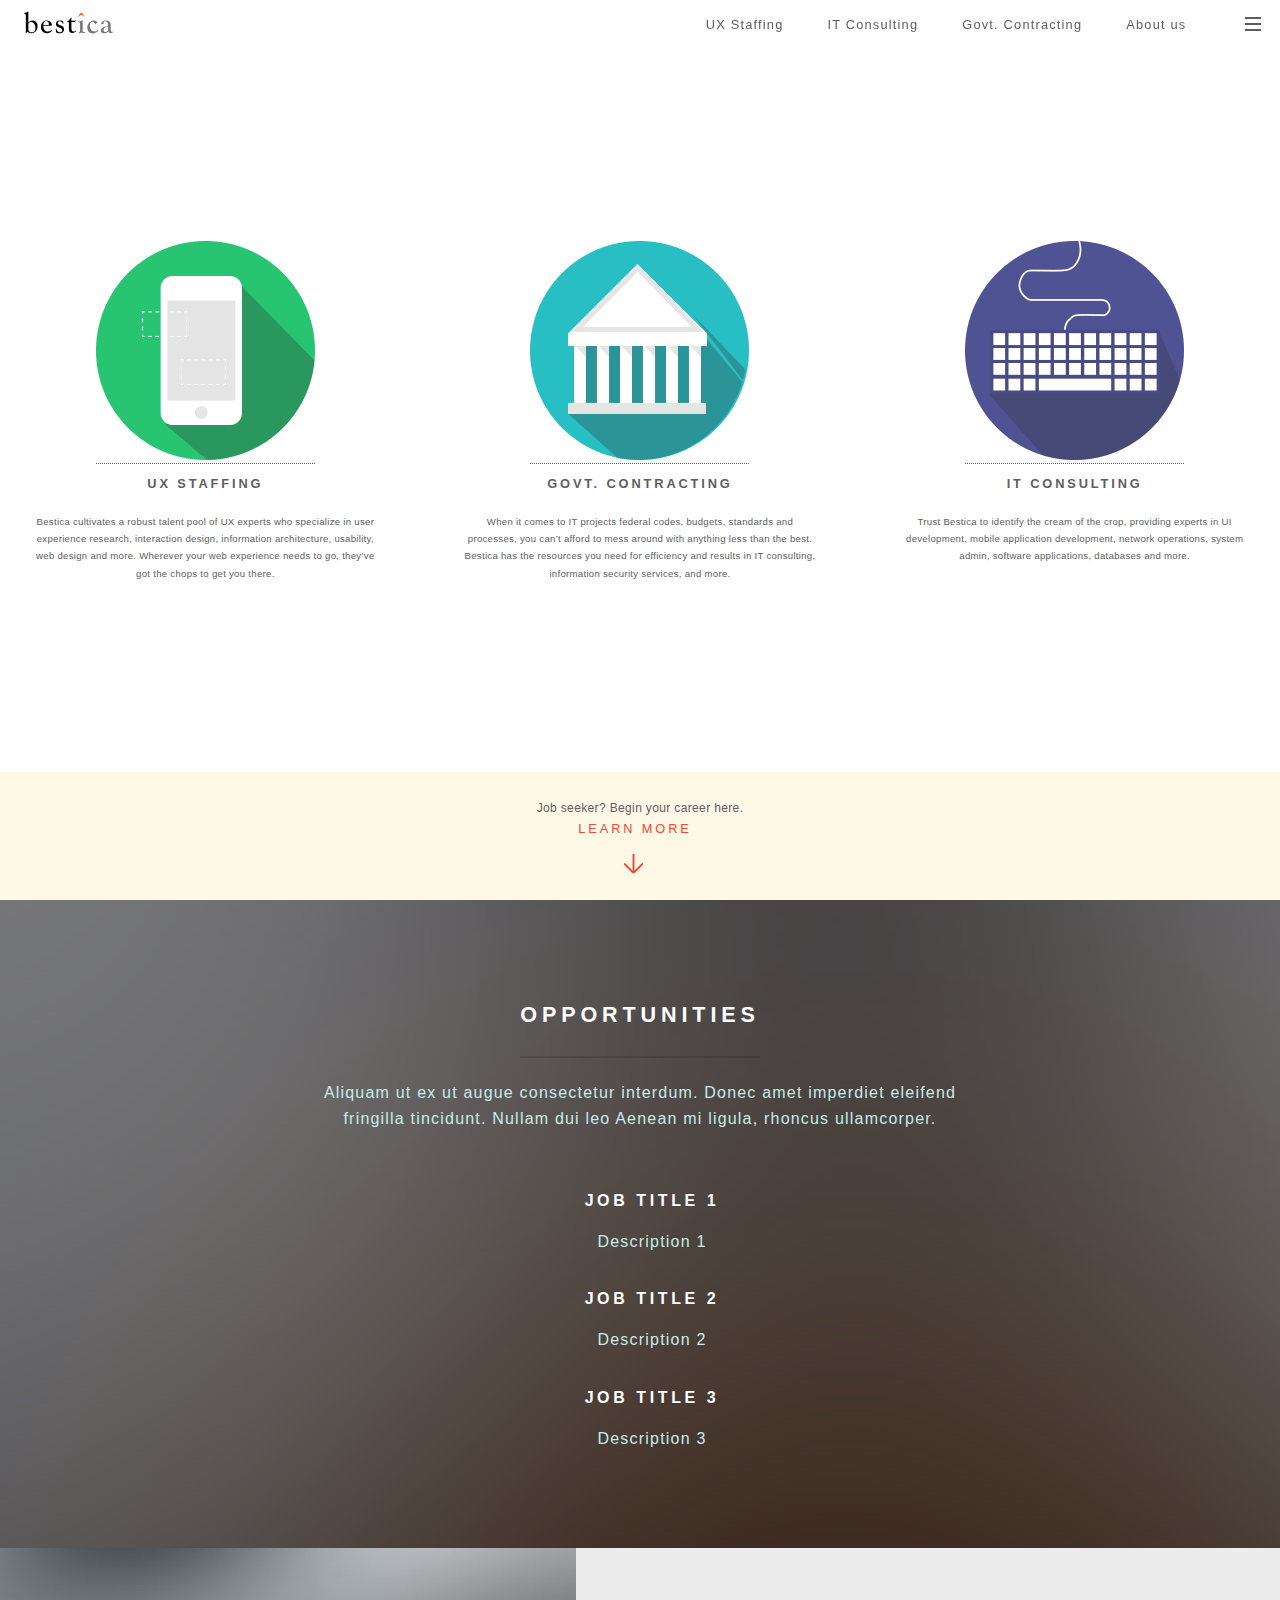
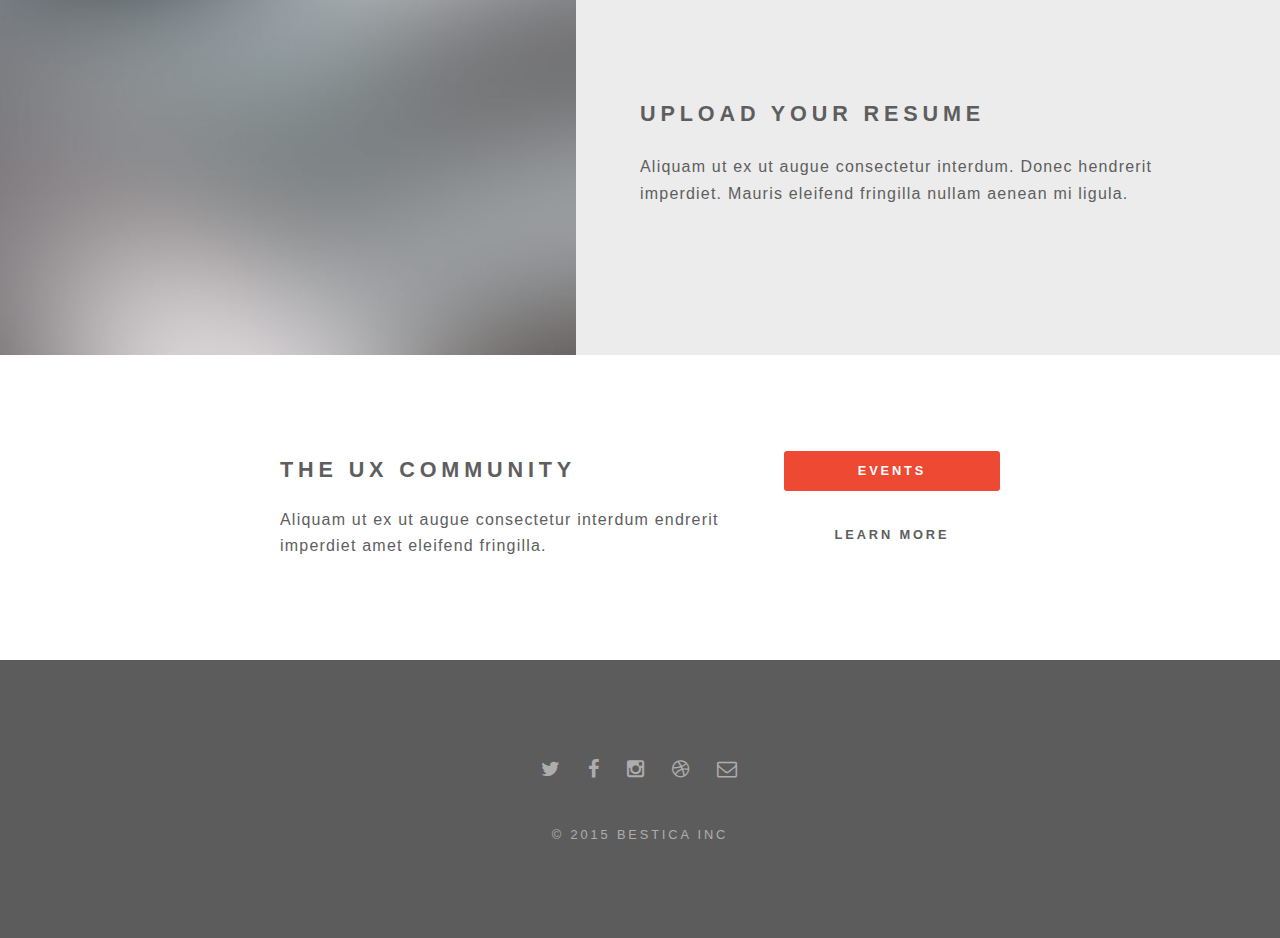
==== commit f460173e: "new start" ====
--- a/index.html
+++ b/index.html
@@ -29,8 +29,12 @@
 						</h1>
 						<nav id="nav">
 							<ul>
+								<li class="atlarge"><a href="#">UX Staffing</a></li>
+								<li class="atlarge"><a href="#">IT Consulting</a></li>
+								<li class="atlarge"><a href="#">Govt. Contracting</a></li>
+								<li class="atlarge"><a href="#">About us</a></li>
 								<li class="special">
-									<a href="#" class="menuToggle"><span>Menu</span></a>
+									<a href="#" class="menuToggle"><span>&nbsp;</span></a>
 									<div id="menu">
 										<ul>
 											<li><a href="index.html">Home</a></li>
--- a/assets/css/style.css
+++ b/assets/css/style.css
@@ -1,5 +1,7 @@
 @import url(font-awesome.min.css);
-@import url("http://fonts.googleapis.com/css?family=Open+Sans:400,400italic,600,600italic,800,800italic");
+@import url(fonts.css);
+/*@import url('http://fonts.googleapis.com/css?family=Open+Sans:400,400italic,600,600italic,800,800italic');
+*/
 /*
 	Spectral by HTML5 UP
 	html5up.net | @n33co
@@ -2348,14 +2350,16 @@
       #header nav > ul > li {
         display: inline-block;
         padding: 0; }
+        @media screen and (max-width: 736px) {
+          #header nav > ul > li.atlarge {
+            display: none; } }
         #header nav > ul > li > a {
           border: 0;
           color: #5e5e5e;
           display: block;
           font-size: 0.8em;
-          letter-spacing: 0.225em;
           padding: 0 1.5em;
-          text-transform: uppercase; }
+          font-weight: 300; }
           #header nav > ul > li > a.menuToggle {
             outline: 0;
             position: relative; }
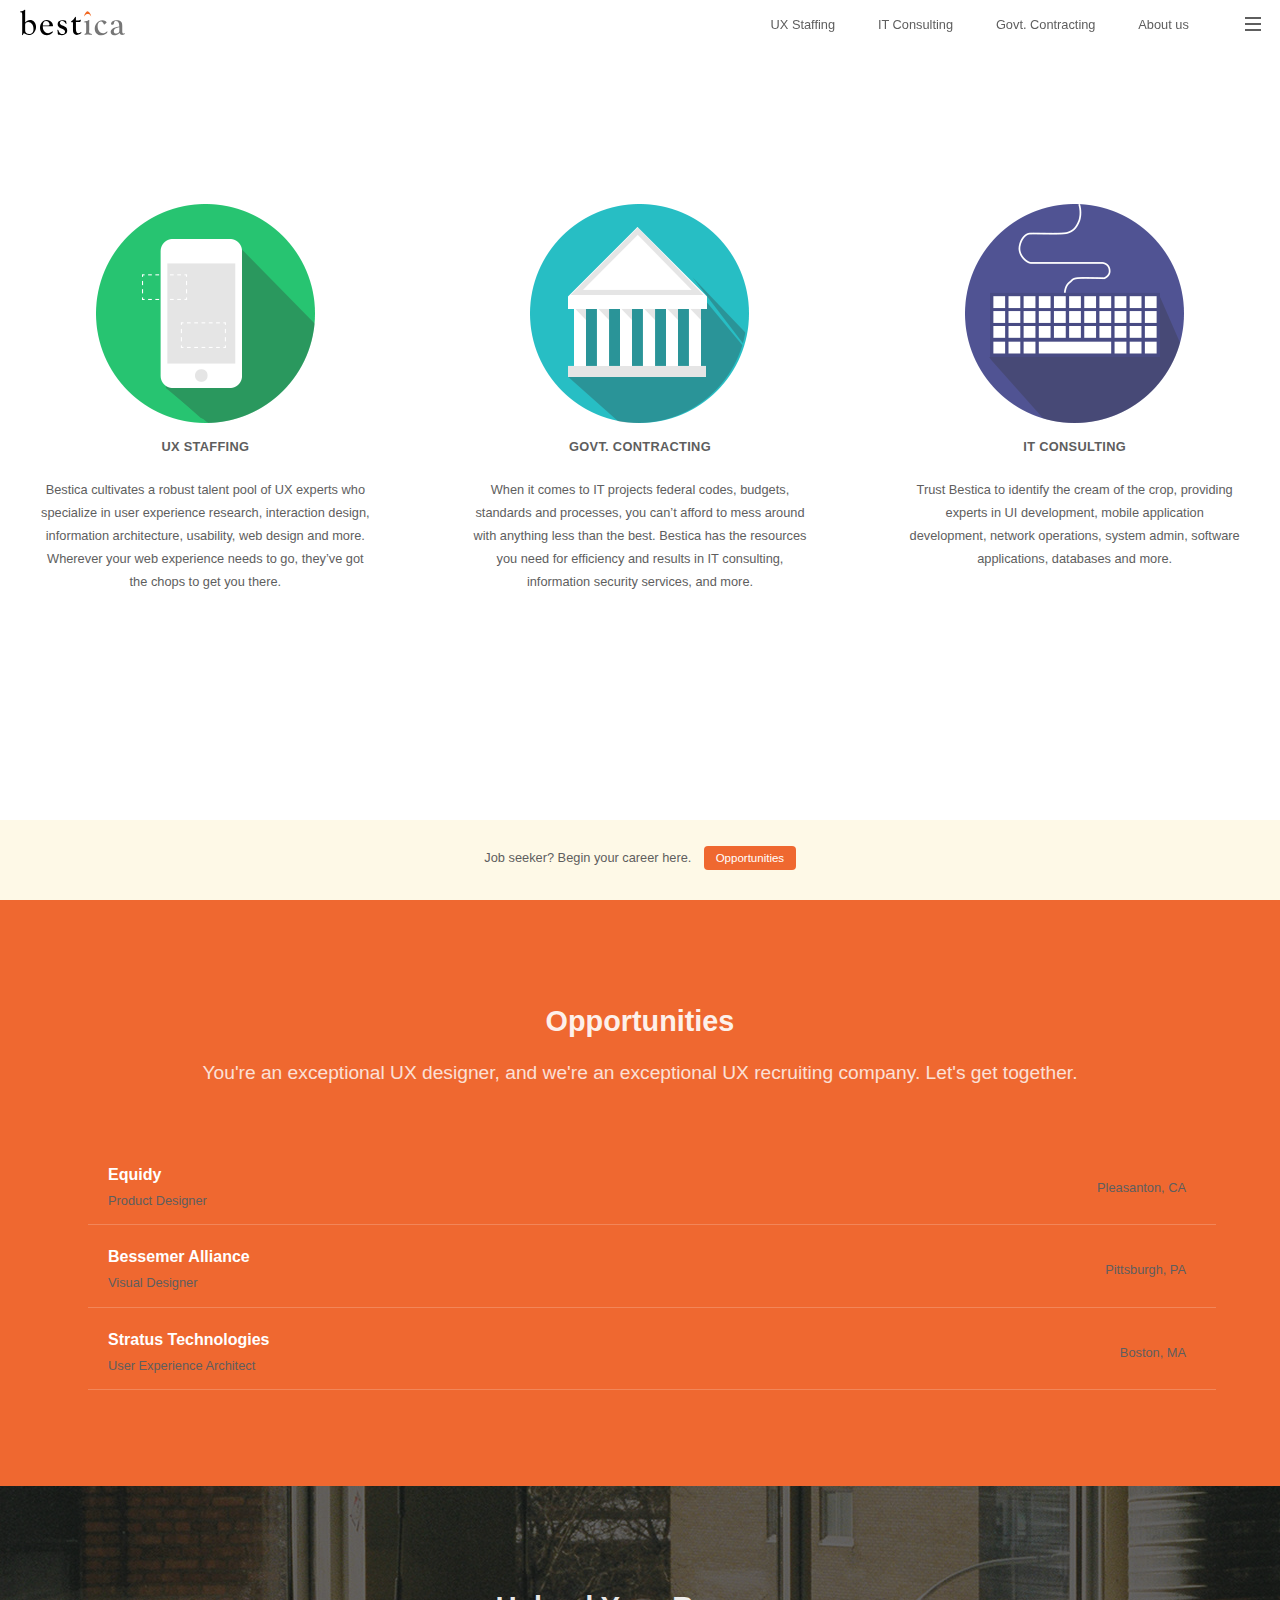
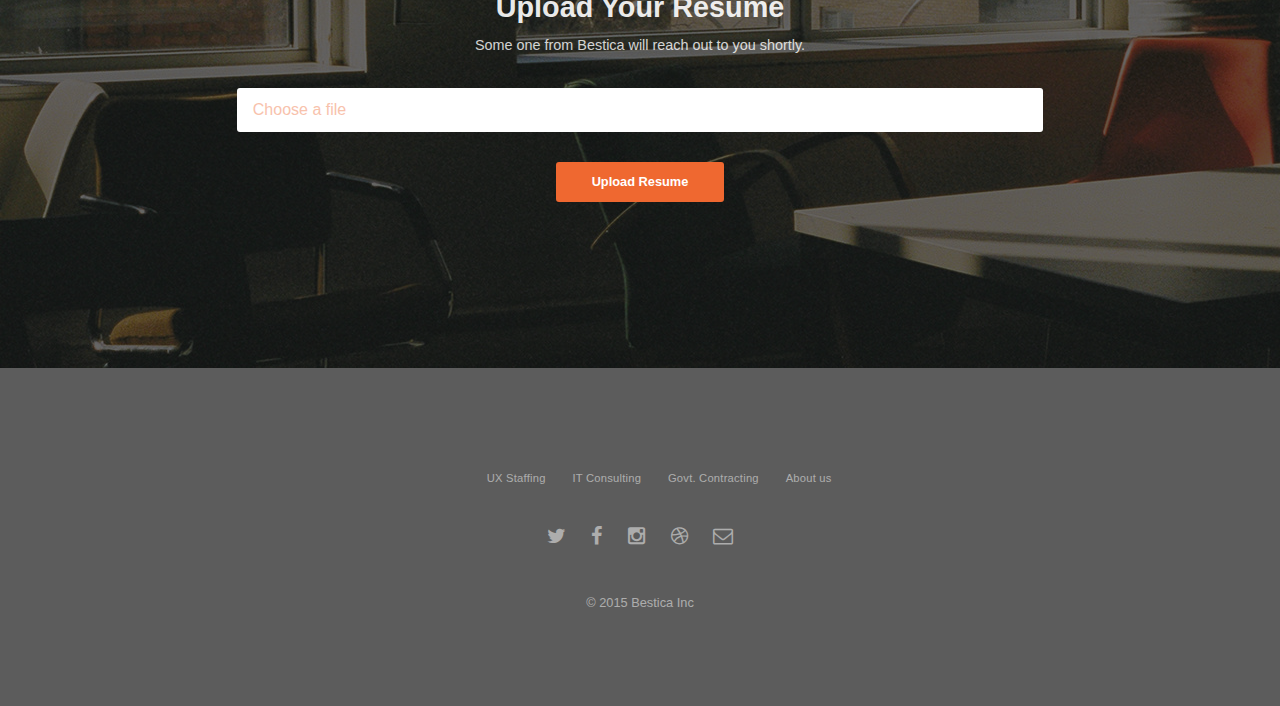
==== commit f4ec452b: "Home page updated" ====
--- a/index.html
+++ b/index.html
@@ -29,10 +29,10 @@
 						</h1>
 						<nav id="nav">
 							<ul>
-								<li class="atlarge"><a href="#">UX Staffing</a></li>
-								<li class="atlarge"><a href="#">IT Consulting</a></li>
-								<li class="atlarge"><a href="#">Govt. Contracting</a></li>
-								<li class="atlarge"><a href="#">About us</a></li>
+								<li class="atlarge"><a href="ux.html">UX Staffing</a></li>
+								<li class="atlarge"><a href="it.html">IT Consulting</a></li>
+								<li class="atlarge"><a href="govt.html">Govt. Contracting</a></li>
+								<li class="atlarge"><a href="about.html">About us</a></li>
 								<li class="special">
 									<a href="#" class="menuToggle"><span>&nbsp;</span></a>
 									<div id="menu">
@@ -87,47 +87,60 @@
 														
 						</div>
 						<div class="row job-seeker">
-								<p> Job seeker? Begin your career here.</p>
-								<a href="#one" class="more scrolly">Learn More</a>
+								<p> Job seeker? Begin your career here. 
+									<a href="#one" class="more scrolly">Opportunities</a>
+								</p>
+								
 								
 							</div>
 						
 					</section>
 
 				<!-- One -->
-					<section id="one" class="wrapper style1 special">
-						<div class="inner">
+					<section id="one" class="wrapper style2">
+						<div class="inner home-jobs">
 							<header class="major">
 								<h2>Opportunities</h2>
-								<p>Aliquam ut ex ut augue consectetur interdum. Donec amet imperdiet eleifend<br />
-								fringilla tincidunt. Nullam dui leo Aenean mi ligula, rhoncus ullamcorper.</p>
+								<p>You're an exceptional UX designer, and we're an exceptional UX recruiting company. Let's get together.</p>
 							</header>
 							<ul class="jobs">
 								<li>
-									<h4>Job Title 1</h4>
-									<p>Description 1</p>
-								</li>
-
-								<li>
-									<h4>Job Title 2</h4>
-									<p>Description 2</p>
+									<div class="item-info">
+										<h4 class="item-title">Equidy</h4>
+										<span class="item-desc">Product Designer</span>
+										<span class="item-meta">Pleasanton, CA</span>
+									</div>
 								</li>
 								<li>
-									<h4>Job Title 3</h4>
-									<p>Description 3</p>
+									<div class="item-info">
+										<h4 class="item-title">Bessemer Alliance</h4>
+										<span class="item-desc">Visual Designer</span>
+										<span class="item-meta">Pittsburgh, PA</span>
+									</div>
 								</li>
-
+								<li>
+									<div class="item-info">
+										<h4 class="item-title">Stratus Technologies</h4>
+										<span class="item-desc">User Experience Architect</span>
+										<span class="item-meta">Boston, MA</span>
+									</div>
+								</li>
+								
 							</ul>
 							
 						</div>
 					</section>
 
 				<!-- Two -->
-					<section id="two" class="wrapper alt style2">
-						<section class="spotlight">
-							<div class="image"><img src="images/pic01.jpg" alt="" /></div><div class="content">
+					<section id="resume" class="wrapper style3">
+						<section class="inner">
+							<div class="content actions">
 								<h2>Upload Your Resume</h2>
-								<p>Aliquam ut ex ut augue consectetur interdum. Donec hendrerit imperdiet. Mauris eleifend fringilla nullam aenean mi ligula.</p>
+								<p>Some one from Bestica will reach out to you shortly.</p>
+								<div class="upload-form-container">
+									<input type="text" name="resume-file" id="resume-file-name" value="" placeholder="Choose a file" />
+									<input type="submit" value="Upload Resume" class="special" />
+								</div>
 							</div>
 						</section>
 						
@@ -137,22 +150,18 @@
 
 					
 
-				<!-- CTA -->
-					<section id="cta" class="wrapper style4">
-						<div class="inner">
-							<header>
-								<h2>The UX Community</h2>
-								<p>Aliquam ut ex ut augue consectetur interdum endrerit imperdiet amet eleifend fringilla.</p>
-							</header>
-							<ul class="actions vertical">
-								<li><a href="#" class="button fit special">Events</a></li>
-								<li><a href="#" class="button fit">Learn More</a></li>
-							</ul>
-						</div>
-					</section>
+				<!-- UX Community -->
+					
 
 				<!-- Footer -->
 					<footer id="footer">
+						<ul class="site-map">
+							<li><a href="ux.html">UX Staffing</a></li>
+							<li><a href="it.html">IT Consulting</a></li>
+							<li><a href="govt.html">Govt. Contracting</a></li>
+							<li><a href="about.html">About us</a></li>
+						</ul>
+
 						<ul class="icons">
 							<li><a href="#" class="icon fa-twitter"><span class="label">Twitter</span></a></li>
 							<li><a href="#" class="icon fa-facebook"><span class="label">Facebook</span></a></li>
--- a/assets/css/style.css
+++ b/assets/css/style.css
@@ -1106,7 +1106,6 @@
   font-family: "Open Sans", Helvetica, sans-serif;
   font-size: 15pt;
   font-weight: 400;
-  letter-spacing: 0.075em;
   line-height: 1.65em; }
   @media screen and (max-width: 1680px) {
     body, input, select, textarea {
@@ -1116,15 +1115,13 @@
       font-size: 12pt; } }
   @media screen and (max-width: 736px) {
     body, input, select, textarea {
-      font-size: 11pt;
-      letter-spacing: 0.0375em; } }
+      font-size: 11pt; } }
 
 a {
   -moz-transition: color 0.2s ease, border-bottom-color 0.2s ease;
   -webkit-transition: color 0.2s ease, border-bottom-color 0.2s ease;
   -ms-transition: color 0.2s ease, border-bottom-color 0.2s ease;
   transition: color 0.2s ease, border-bottom-color 0.2s ease;
-  border-bottom: dotted 1px;
   color: inherit;
   text-decoration: none; }
   a:hover {
@@ -1143,10 +1140,8 @@
 h1, h2, h3, h4, h5, h6 {
   color: #5e5e5e;
   font-weight: 800;
-  letter-spacing: 0.225em;
   line-height: 1em;
-  margin: 0 0 1em 0;
-  text-transform: uppercase; }
+  margin: 0 0 1em 0; }
   h1 a, h2 a, h3 a, h4 a, h5 a, h6 a {
     color: inherit;
     text-decoration: none; }
@@ -1207,7 +1202,6 @@
   border-radius: 3px;
   font-family: "Courier New", monospace;
   font-size: 0.9em;
-  letter-spacing: 0;
   margin: 0 0.25em;
   padding: 0.25em 0.65em; }
 
@@ -1248,9 +1242,6 @@
 header.major {
   margin: 0 0 3.5em 0; }
   header.major h2, header.major h3, header.major h4, header.major h5, header.major h6 {
-    border-bottom: solid 2px #fff;
-    display: inline-block;
-    padding-bottom: 1em;
     position: relative; }
     header.major h2:after, header.major h3:after, header.major h4:after, header.major h5:after, header.major h6:after {
       content: '';
@@ -1265,6 +1256,69 @@
 @media screen and (max-width: 980px) {
   header br {
     display: none; } }
+
+/* Home-Jobs */
+.home-jobs header {
+  text-align: center; }
+  .home-jobs header h2 {
+    font-weight: bold;
+    font-size: 1.8em;
+    margin: 0 0 13px 0;
+    color: #ffffff;
+    opacity: 0.9; }
+  .home-jobs header p {
+    font-weight: 300;
+    font-size: 1.2em;
+    color: #ffffff;
+    opacity: 0.8; }
+
+.jobs .item-info {
+  position: relative;
+  padding: 20px 10px 10px 20px;
+  border-bottom: 1px solid rgba(255, 255, 255, 0.2); }
+  .jobs .item-info .item-title {
+    color: #ffffff;
+    font-weight: bold;
+    font-size: 1em;
+    margin: 0; }
+  .jobs .item-info .item-desc {
+    font-size: 0.8em; }
+  .jobs .item-info .item-meta {
+    position: absolute;
+    right: 30px;
+    top: 32px;
+    font-size: 0.8em; }
+  .jobs .item-info:hover {
+    background: rgba(255, 255, 255, 0.6);
+    color: #2e2e2e;
+    cursor: pointer; }
+    .jobs .item-info:hover h4 {
+      color: black; }
+
+/* Home-Resume */
+#resume {
+  height: 482px; }
+  @media screen and (max-width: 736px) {
+    #resume {
+      height: 282px; } }
+  #resume .content {
+    text-align: center; }
+    #resume .content h2 {
+      font-weight: bold;
+      font-size: 1.8em;
+      margin: 0;
+      color: #ffffff;
+      opacity: 0.9; }
+    #resume .content p {
+      font-weight: 300;
+      font-size: 0.9em;
+      color: #ffffff;
+      opacity: 0.8; }
+    #resume .content .upload-form-container {
+      margin: 0 auto;
+      width: 70%; }
+  #resume #resume-file-name {
+    background-color: #ffffff; }
 
 /* Form */
 form {
@@ -1306,7 +1360,7 @@
   input[type="email"]:focus,
   select:focus,
   textarea:focus {
-    box-shadow: 0 0 0 2px #21b2a6; }
+    box-shadow: 0 0 0 2px #ef6830; }
 
 .select-wrapper {
   text-decoration: none;
@@ -1397,7 +1451,7 @@
     content: '\f00c'; }
   input[type="checkbox"]:focus + label:before,
   input[type="radio"]:focus + label:before {
-    box-shadow: 0 0 0 2px #21b2a6; }
+    box-shadow: 0 0 0 2px #ef6830; }
 
 input[type="checkbox"] + label:before {
   border-radius: 3px; }
@@ -1677,12 +1731,10 @@
   font-size: 0.8em;
   font-weight: 600;
   height: 3.125em;
-  letter-spacing: 0.225em;
   line-height: 3.125em;
   padding: 0 2.75em;
   text-align: center;
   text-decoration: none;
-  text-transform: uppercase;
   white-space: nowrap;
   overflow: hidden;
   text-overflow: ellipsis; }
@@ -1729,15 +1781,16 @@
   input[type="button"].special,
   button.special,
   .button.special {
-    background-color: #ed4933;
+    background-color: #ef6830;
     box-shadow: none !important;
-    color: #ffffff !important; }
+    color: #ffffff !important;
+    margin-top: 30px; }
     input[type="submit"].special:hover,
     input[type="reset"].special:hover,
     input[type="button"].special:hover,
     button.special:hover,
     .button.special:hover {
-      background-color: #ef5e4a !important; }
+      background-color: #f17d4c !important; }
     input[type="submit"].special:active,
     input[type="reset"].special:active,
     input[type="button"].special:active,
@@ -1864,7 +1917,7 @@
       border-radius: 0;
       width: 100%; }
   .spotlight .content {
-    padding: 2em 4em 0.1em 4em;
+    padding: 4em 4em 2em 4em;
     -moz-order: 2;
     -webkit-order: 2;
     -ms-order: 2;
@@ -1936,8 +1989,8 @@
   .wrapper.alt {
     padding: 0; }
   .wrapper.style1 {
-    background-color: #21b2a6;
-    color: #c7ebe8;
+    background-color: #ef6830;
+    color: #fbd9cb;
     background-image: -moz-linear-gradient(top, rgba(0,0,0,0.5), rgba(0,0,0,0.5)), url("../../images/banner.jpg");
     background-image: -webkit-linear-gradient(top, rgba(0,0,0,0.5), rgba(0,0,0,0.5)), url("../../images/banner.jpg");
     background-image: -ms-linear-gradient(top, rgba(0,0,0,0.5), rgba(0,0,0,0.5)), url("../../images/banner.jpg");
@@ -1953,11 +2006,11 @@
     .wrapper.style1 code {
       background: rgba(255, 255, 255, 0.075); }
     .wrapper.style1 header p {
-      color: #a6e0db; }
+      color: #f8c2ac; }
     .wrapper.style1 header.major h2, .wrapper.style1 header.major h3, .wrapper.style1 header.major h4, .wrapper.style1 header.major h5, .wrapper.style1 header.major h6 {
       border-color: rgba(0, 0, 0, 0.125); }
     .wrapper.style1 header.major p {
-      color: #c7ebe8; }
+      color: #fbd9cb; }
     .wrapper.style1 label {
       color: #ffffff; }
     .wrapper.style1 input[type="text"],
@@ -1970,24 +2023,24 @@
       color: rgba(0, 0, 0, 0.125); }
     .wrapper.style1 input[type="checkbox"] + label,
     .wrapper.style1 input[type="radio"] + label {
-      color: #c7ebe8; }
+      color: #fbd9cb; }
       .wrapper.style1 input[type="checkbox"] + label:before,
       .wrapper.style1 input[type="radio"] + label:before {
         background: rgba(255, 255, 255, 0.075); }
     .wrapper.style1 input[type="checkbox"]:checked + label:before,
     .wrapper.style1 input[type="radio"]:checked + label:before {
       background: #ffffff;
-      color: #21b2a6; }
+      color: #ef6830; }
     .wrapper.style1 ::-webkit-input-placeholder {
-      color: #a6e0db !important; }
+      color: #f8c2ac !important; }
     .wrapper.style1 :-moz-placeholder {
-      color: #a6e0db !important; }
+      color: #f8c2ac !important; }
     .wrapper.style1 ::-moz-placeholder {
-      color: #a6e0db !important; }
+      color: #f8c2ac !important; }
     .wrapper.style1 :-ms-input-placeholder {
-      color: #a6e0db !important; }
+      color: #f8c2ac !important; }
     .wrapper.style1 .formerize-placeholder {
-      color: #a6e0db !important; }
+      color: #f8c2ac !important; }
     .wrapper.style1 .icon.major {
       border-color: rgba(0, 0, 0, 0.125); }
     .wrapper.style1 ul.alt li {
@@ -2027,10 +2080,14 @@
       .wrapper.style1 .features li {
         border-top-color: rgba(0, 0, 0, 0.125); } }
   .wrapper.style2 {
-    background-color: #fff; }
+    background-color: #ef6830; }
   .wrapper.style3 {
-    background-color: #505393;
-    color: #d3d4e4; }
+    background-color: #ef6830;
+    color: #fbd9cb;
+    background-image: -moz-linear-gradient(top, rgba(0,0,0,0.6), rgba(0,0,0,0.6)), url("../../images/resume-bg.jpg");
+    background-image: -webkit-linear-gradient(top, rgba(0,0,0,0.6), rgba(0,0,0,0.6)), url("../../images/resume-bg.jpg");
+    background-image: -ms-linear-gradient(top, rgba(0,0,0,0.6), rgba(0,0,0,0.6)), url("../../images/resume-bg.jpg");
+    background-image: linear-gradient(top, rgba(0,0,0,0.6), rgba(0,0,0,0.6)), url("../../images/resume-bg.jpg"); }
     .wrapper.style3 strong, .wrapper.style3 b {
       color: #ffffff; }
     .wrapper.style3 h2, .wrapper.style3 h3, .wrapper.style3 h4, .wrapper.style3 h5, .wrapper.style3 h6 {
@@ -2042,11 +2099,11 @@
     .wrapper.style3 code {
       background: rgba(255, 255, 255, 0.075); }
     .wrapper.style3 header p {
-      color: #b9bad3; }
+      color: #f8c2ac; }
     .wrapper.style3 header.major h2, .wrapper.style3 header.major h3, .wrapper.style3 header.major h4, .wrapper.style3 header.major h5, .wrapper.style3 header.major h6 {
       border-color: rgba(0, 0, 0, 0.125); }
     .wrapper.style3 header.major p {
-      color: #d3d4e4; }
+      color: #fbd9cb; }
     .wrapper.style3 label {
       color: #ffffff; }
     .wrapper.style3 input[type="text"],
@@ -2059,24 +2116,24 @@
       color: rgba(0, 0, 0, 0.125); }
     .wrapper.style3 input[type="checkbox"] + label,
     .wrapper.style3 input[type="radio"] + label {
-      color: #d3d4e4; }
+      color: #fbd9cb; }
       .wrapper.style3 input[type="checkbox"] + label:before,
       .wrapper.style3 input[type="radio"] + label:before {
         background: rgba(255, 255, 255, 0.075); }
     .wrapper.style3 input[type="checkbox"]:checked + label:before,
     .wrapper.style3 input[type="radio"]:checked + label:before {
       background: #ffffff;
-      color: #505393; }
+      color: #ef6830; }
     .wrapper.style3 ::-webkit-input-placeholder {
-      color: #b9bad3 !important; }
+      color: #f8c2ac !important; }
     .wrapper.style3 :-moz-placeholder {
-      color: #b9bad3 !important; }
+      color: #f8c2ac !important; }
     .wrapper.style3 ::-moz-placeholder {
-      color: #b9bad3 !important; }
+      color: #f8c2ac !important; }
     .wrapper.style3 :-ms-input-placeholder {
-      color: #b9bad3 !important; }
+      color: #f8c2ac !important; }
     .wrapper.style3 .formerize-placeholder {
-      color: #b9bad3 !important; }
+      color: #f8c2ac !important; }
     .wrapper.style3 .icon.major {
       border-color: rgba(0, 0, 0, 0.125); }
     .wrapper.style3 ul.alt li {
@@ -2241,7 +2298,7 @@
   -ms-transition: -ms-transform 0.5s ease;
   transition: transform 0.5s ease;
   -webkit-overflow-scrolling: touch;
-  background: #21b2a6;
+  background: #ef6830;
   color: #ffffff;
   height: 100%;
   max-width: 80%;
@@ -2268,10 +2325,8 @@
         color: inherit;
         display: block;
         font-size: 0.8em;
-        letter-spacing: 0.225em;
         outline: 0;
-        text-decoration: none;
-        text-transform: uppercase; }
+        text-decoration: none; }
         @media screen and (max-width: 736px) {
           #menu ul > li > a {
             line-height: 3em; } }
@@ -2326,7 +2381,8 @@
     line-height: inherit;
     position: absolute;
     top: 0;
-    background: url("images/bestica-logo-alt.svg") no-repeat 0 0.5em; }
+    background: url("images/bestica-logo-alt.svg") no-repeat 0 0.5em;
+    letter-spacing: 0.425em; }
     #header h1 a {
       border: 0;
       display: block;
@@ -2360,6 +2416,8 @@
           font-size: 0.8em;
           padding: 0 1.5em;
           font-weight: 300; }
+          #header nav > ul > li > a:hover {
+            color: #ef6830; }
           #header nav > ul > li > a.menuToggle {
             outline: 0;
             position: relative; }
@@ -2382,15 +2440,6 @@
               padding: 0 0 0 1.5em; } }
         #header nav > ul > li:first-child {
           margin-left: 0; }
-  #header.alt {
-    background: url("images/bestica-logo-alt.svg") no-repeat 1.48em 0.6em;
-    background-size: auto 24px; }
-    #header.alt h1 {
-      -moz-pointer-events: none;
-      -webkit-pointer-events: none;
-      -ms-pointer-events: none;
-      pointer-events: none;
-      opacity: 0; }
 
 /* Banner */
 #banner {
@@ -2413,14 +2462,8 @@
   position: relative;
   text-align: center; }
   #banner h2 {
-    -moz-transform: scale(1);
-    -webkit-transform: scale(1);
-    -ms-transform: scale(1);
-    transform: scale(1);
-    -moz-transition: -moz-transform 0.5s ease, opacity 0.5s ease;
-    -webkit-transition: -webkit-transform 0.5s ease, opacity 0.5s ease;
-    -ms-transition: -ms-transform 0.5s ease, opacity 0.5s ease;
-    transition: transform 0.5s ease, opacity 0.5s ease;
+    /*@include vendor('transform', 'scale(1)');
+    @include vendor('transition', ('transform 0.5s ease', 'opacity 0.5s ease'));*/
     display: inline-block;
     font-size: 1.75em;
     opacity: 1;
@@ -2428,14 +2471,8 @@
     position: relative;
     z-index: 1; }
     #banner h2:before, #banner h2:after {
-      -moz-transition: width 0.85s ease;
-      -webkit-transition: width 0.85s ease;
-      -ms-transition: width 0.85s ease;
-      transition: width 0.85s ease;
-      -moz-transition-delay: 0.25s;
-      -webkit-transition-delay: 0.25s;
-      -ms-transition-delay: 0.25s;
-      transition-delay: 0.25s;
+      /*@include vendor('transition', 'width 0.85s ease');
+      @include vendor('transition-delay', '0.25s');*/
       background: #5e5e5e;
       content: '';
       display: block;
@@ -2451,83 +2488,44 @@
   #banner h3 {
     font-size: 0.8em;
     padding: 0.35em 1em;
-    margin-bottom: .4em; }
+    margin-bottom: .4em;
+    font-weight: bold;
+    text-transform: uppercase;
+    letter-spacing: 0.025em; }
   #banner p {
-    letter-spacing: 0.03em;
     line-height: 1.8em;
     padding: 0.8em 3em 0 3em;
-    font-size: .6em;
-    margin-bottom: 8em; }
+    font-size: .8em;
+    margin-bottom: 8em;
+    font-weight: 300; }
     #banner p a {
       color: inherit; }
   #banner .job-seeker {
     background: #fef9e7;
-    height: 8em;
+    height: 5em;
     position: absolute;
     bottom: 0;
     width: 100%;
     margin: 0;
     padding-top: 1em; }
     #banner .job-seeker p {
-      text-transform: none;
       text-align: center;
-      width: 100%;
-      font-size: 12px; }
-  #banner .more {
-    -moz-transition: -moz-transform 0.75s ease, opacity 0.75s ease;
-    -webkit-transition: -webkit-transform 0.75s ease, opacity 0.75s ease;
-    -ms-transition: -ms-transform 0.75s ease, opacity 0.75s ease;
-    transition: transform 0.75s ease, opacity 0.75s ease;
-    -moz-transition-delay: 3.5s;
-    -webkit-transition-delay: 3.5s;
-    -ms-transition-delay: 3.5s;
-    transition-delay: 3.5s;
-    -moz-transform: translateY(0);
-    -webkit-transform: translateY(0);
-    -ms-transform: translateY(0);
-    transform: translateY(0);
-    border: none;
-    bottom: 0;
-    color: #ed4933;
-    font-size: 0.8em;
-    height: 6.5em;
-    left: 50%;
-    letter-spacing: 0.225em;
-    margin-left: -8.5em;
-    opacity: 1;
-    outline: 0;
-    padding-left: 0.225em;
-    position: absolute;
-    text-align: center;
-    text-transform: uppercase;
-    width: 16em;
-    z-index: 1; }
-    #banner .more:after {
-      background-image: url("images/arrow.svg");
-      background-position: center;
-      background-repeat: no-repeat;
-      background-size: contain;
-      bottom: 2em;
-      content: '';
-      display: block;
-      height: 1.5em;
-      left: 50%;
-      margin: 0 0 0 -0.75em;
-      position: absolute;
-      width: 1.5em; }
+      font-size: 0.8em;
+      width: 100%; }
+      #banner .job-seeker p .more {
+        background: #ef6830;
+        color: #ffffff;
+        font-size: 0.9em;
+        height: 2em;
+        border-radius: 4px;
+        text-align: center;
+        padding: 0.5em 1em;
+        z-index: 1;
+        margin-left: 0.8em; }
   #banner:after {
-    -moz-pointer-events: none;
-    -webkit-pointer-events: none;
-    -ms-pointer-events: none;
-    pointer-events: none;
-    -moz-transition: opacity 3s ease-in-out;
-    -webkit-transition: opacity 3s ease-in-out;
-    -ms-transition: opacity 3s ease-in-out;
-    transition: opacity 3s ease-in-out;
-    -moz-transition-delay: 1.25s;
-    -webkit-transition-delay: 1.25s;
-    -ms-transition-delay: 1.25s;
-    transition-delay: 1.25s;
+    /*@include vendor('pointer-events', 'none');
+    @include vendor('transition', 'opacity 3s ease-in-out');
+    @include vendor('transition-delay', '1.25s');*/
     content: '';
     background: #fff;
     display: block;
@@ -2621,8 +2619,6 @@
     margin: 0 0 0.5em 0; }
   #main > header p {
     color: inherit;
-    letter-spacing: 0.225em;
-    text-transform: uppercase;
     top: 0; }
     #main > header p a {
       color: inherit; }
@@ -2650,19 +2646,27 @@
   padding: 6em 0 4em 0;
   background-color: #ebebeb;
   text-align: center; }
+  #footer .site-map li {
+    display: inline-block;
+    font-size: 0.7em;
+    letter-spacing: 0.02em;
+    padding-left: 2em; }
+    #footer .site-map li a {
+      color: rgba(255, 255, 255, 0.5);
+      font-weight: 300; }
+      #footer .site-map li a:hover {
+        color: #ef6830; }
   #footer .icons {
     font-size: 1.25em; }
     #footer .icons a {
       color: rgba(255, 255, 255, 0.5); }
       #footer .icons a:hover {
-        color: #5e5e5e; }
+        color: #ef6830; }
   #footer .copyright {
     color: rgba(255, 255, 255, 0.5);
     font-size: 0.8em;
-    letter-spacing: 0.225em;
     list-style: none;
-    padding: 0;
-    text-transform: uppercase; }
+    padding: 0; }
     #footer .copyright li {
       border-left: solid 1px rgba(255, 255, 255, 0.5);
       display: inline-block;
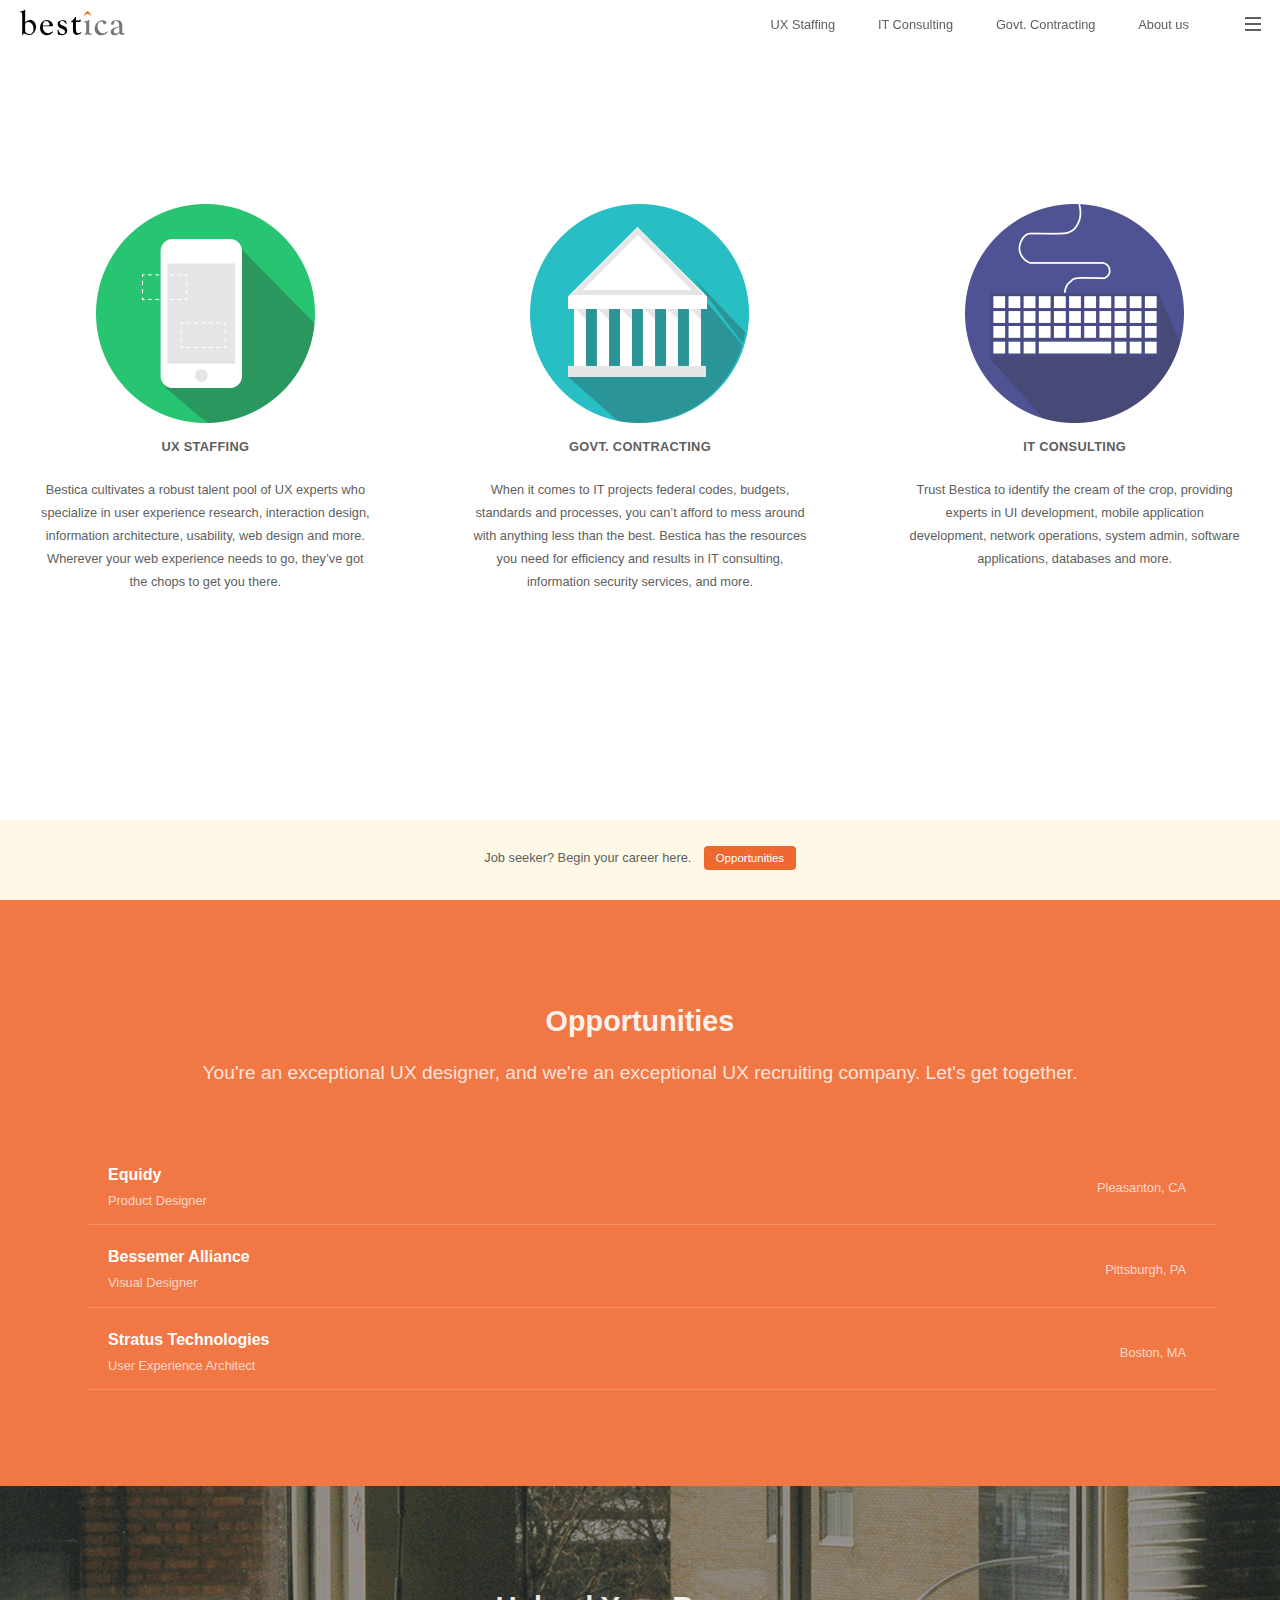
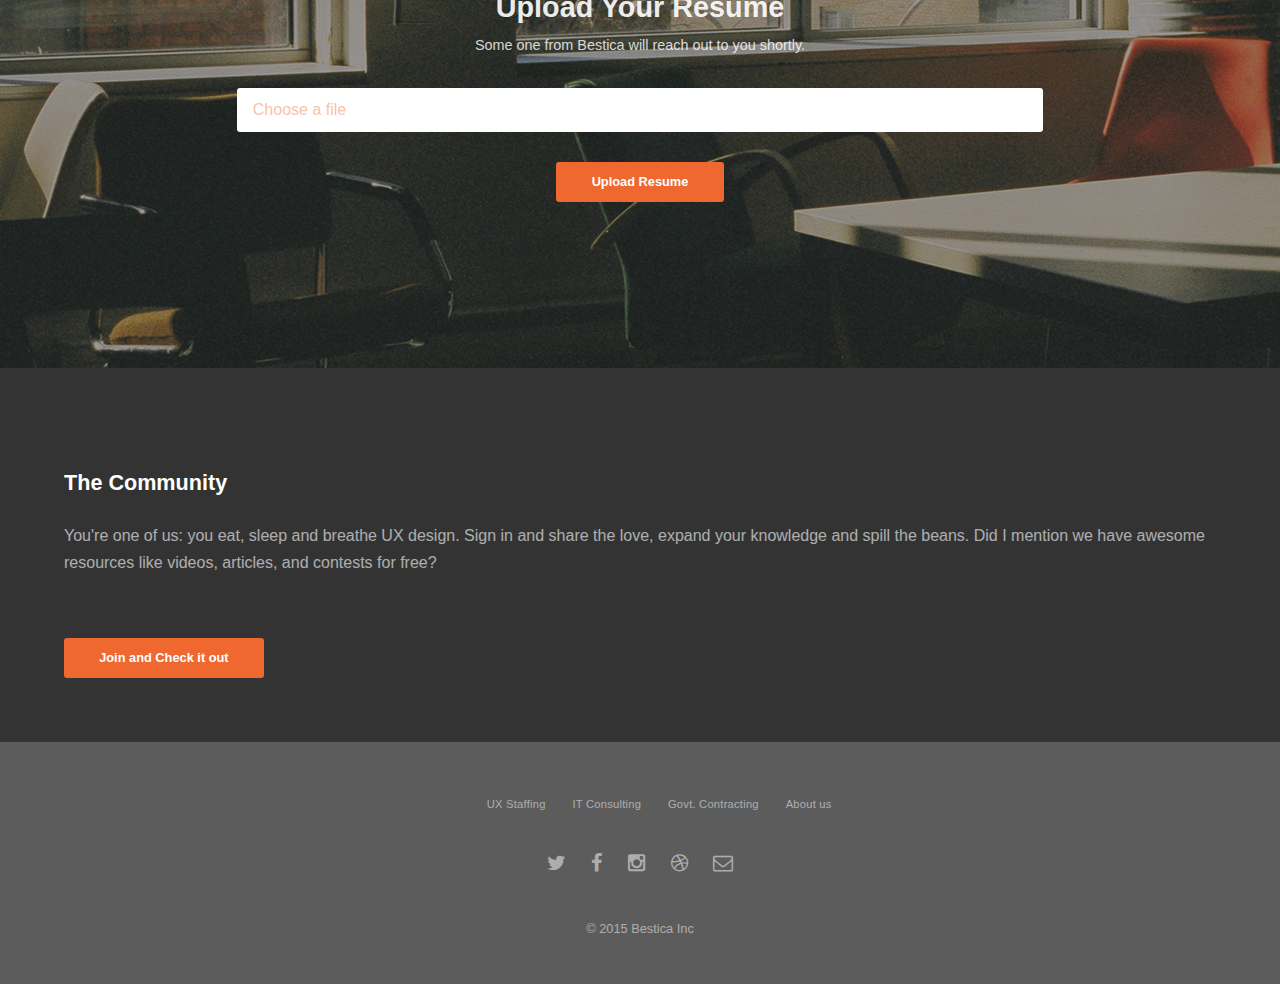
==== commit 5a520692: "more update" ====
--- a/index.html
+++ b/index.html
@@ -6,7 +6,7 @@
 -->
 <html>
 	<head>
-		<title>Spectral by HTML5 UP</title>
+		<title>Bestica</title>
 		<meta charset="utf-8" />
 		<meta name="viewport" content="width=device-width, initial-scale=1" />
 		<meta name="description" content="" />
@@ -50,7 +50,7 @@
 					</header>
 
 				<!-- Banner -->
-					<section id="banner">
+					<section id="banner2">
 						<div class="inner">
 							<div class="row">
   								<div class="4u 12u(small) left-wing">
@@ -151,6 +151,21 @@
 					
 
 				<!-- UX Community -->
+				<section id="community" class="wrapper style6">
+						<section class="inner">
+							<div class="content actions">
+								<h2>The Community</h2>
+								<p> You're one of us: you eat, sleep and breathe UX design. Sign in and share the love, expand your knowledge and spill the beans. Did I mention we have awesome resources like videos, articles, and contests for free?
+								</p>
+								<div class="upload-form-container">
+									
+									<input type="submit" value="Join and Check it out" class="special" />
+								</div>
+							</div>
+						</section>
+						
+						
+					</section>
 					
 
 				<!-- Footer -->
--- a/assets/css/style.css
+++ b/assets/css/style.css
@@ -1281,18 +1281,19 @@
     font-weight: bold;
     font-size: 1em;
     margin: 0; }
-  .jobs .item-info .item-desc {
-    font-size: 0.8em; }
+  .jobs .item-info .item-desc, .jobs .item-info .item-meta {
+    font-size: 0.8em;
+    color: #fff;
+    opacity: 0.7; }
   .jobs .item-info .item-meta {
     position: absolute;
     right: 30px;
-    top: 32px;
-    font-size: 0.8em; }
+    top: 32px; }
   .jobs .item-info:hover {
     background: rgba(255, 255, 255, 0.6);
     color: #2e2e2e;
     cursor: pointer; }
-    .jobs .item-info:hover h4 {
+    .jobs .item-info:hover h4, .jobs .item-info:hover .item-desc, .jobs .item-info:hover .item-meta {
       color: black; }
 
 /* Home-Resume */
@@ -1319,6 +1320,12 @@
       width: 70%; }
   #resume #resume-file-name {
     background-color: #ffffff; }
+
+#community h2 {
+  color: #fff; }
+#community p {
+  color: #fff;
+  opacity: 0.6; }
 
 /* Form */
 form {
@@ -2080,14 +2087,14 @@
       .wrapper.style1 .features li {
         border-top-color: rgba(0, 0, 0, 0.125); } }
   .wrapper.style2 {
-    background-color: #ef6830; }
+    background-color: rgba(239, 104, 48, 0.9); }
   .wrapper.style3 {
     background-color: #ef6830;
     color: #fbd9cb;
-    background-image: -moz-linear-gradient(top, rgba(0,0,0,0.6), rgba(0,0,0,0.6)), url("../../images/resume-bg.jpg");
-    background-image: -webkit-linear-gradient(top, rgba(0,0,0,0.6), rgba(0,0,0,0.6)), url("../../images/resume-bg.jpg");
-    background-image: -ms-linear-gradient(top, rgba(0,0,0,0.6), rgba(0,0,0,0.6)), url("../../images/resume-bg.jpg");
-    background-image: linear-gradient(top, rgba(0,0,0,0.6), rgba(0,0,0,0.6)), url("../../images/resume-bg.jpg"); }
+    background-image: -moz-linear-gradient(top, rgba(0,0,0,0.4), rgba(0,0,0,0.4)), url("../../images/resume-bg.jpg");
+    background-image: -webkit-linear-gradient(top, rgba(0,0,0,0.4), rgba(0,0,0,0.4)), url("../../images/resume-bg.jpg");
+    background-image: -ms-linear-gradient(top, rgba(0,0,0,0.4), rgba(0,0,0,0.4)), url("../../images/resume-bg.jpg");
+    background-image: linear-gradient(top, rgba(0,0,0,0.4), rgba(0,0,0,0.4)), url("../../images/resume-bg.jpg"); }
     .wrapper.style3 strong, .wrapper.style3 b {
       color: #ffffff; }
     .wrapper.style3 h2, .wrapper.style3 h3, .wrapper.style3 h4, .wrapper.style3 h5, .wrapper.style3 h6 {
@@ -2172,6 +2179,8 @@
     @media screen and (max-width: 736px) {
       .wrapper.style3 .features li {
         border-top-color: rgba(0, 0, 0, 0.125); } }
+  .wrapper.style6 {
+    background-color: rgba(0, 0, 0, 0.8); }
   .wrapper.style4 {
     background-color: transparent; }
   .wrapper.style5 {
@@ -2416,7 +2425,7 @@
           font-size: 0.8em;
           padding: 0 1.5em;
           font-weight: 300; }
-          #header nav > ul > li > a:hover {
+          #header nav > ul > li > a:hover, #header nav > ul > li > a.current {
             color: #ef6830; }
           #header nav > ul > li > a.menuToggle {
             outline: 0;
@@ -2442,6 +2451,72 @@
           margin-left: 0; }
 
 /* Banner */
+#banner2 {
+  display: -moz-flex;
+  display: -webkit-flex;
+  display: -ms-flex;
+  display: flex;
+  -moz-flex-direction: column;
+  -webkit-flex-direction: column;
+  -ms-flex-direction: column;
+  flex-direction: column;
+  -moz-justify-content: center;
+  -webkit-justify-content: center;
+  -ms-justify-content: center;
+  justify-content: center;
+  height: 100vh;
+  text-align: center; }
+  #banner2 .inner {
+    margin: 6em auto; }
+  #banner2 h3 {
+    font-size: 0.8em;
+    padding: 0.35em 1em;
+    margin-bottom: .4em;
+    font-weight: bold;
+    text-transform: uppercase;
+    letter-spacing: 0.025em; }
+  #banner2 p {
+    line-height: 1.8em;
+    padding: 0.8em 3em 0 3em;
+    font-size: .8em;
+    margin-bottom: 8em;
+    font-weight: 300; }
+    #banner2 p a {
+      color: inherit; }
+  @media screen and (max-width: 736px) {
+    #banner2 {
+      padding: 7em 3em 5em 3em;
+      height: auto;
+      min-height: 0; }
+      #banner2 h2 {
+        font-size: 1.25em; }
+      #banner2 br {
+        display: none; }
+      #banner2 .more {
+        display: none; } }
+  #banner2 .job-seeker {
+    background: #fef9e7;
+    height: 5em;
+    position: absolute;
+    bottom: 0;
+    width: 100%;
+    margin: 0;
+    padding-top: 1em; }
+    #banner2 .job-seeker p {
+      text-align: center;
+      font-size: 0.8em;
+      width: 100%; }
+      #banner2 .job-seeker p .more {
+        background: #ef6830;
+        color: #ffffff;
+        font-size: 0.9em;
+        height: 2em;
+        border-radius: 4px;
+        text-align: center;
+        padding: 0.5em 1em;
+        z-index: 1;
+        margin-left: 0.8em; }
+
 #banner {
   display: -moz-flex;
   display: -webkit-flex;
@@ -2605,15 +2680,36 @@
 /* Main */
 #main > header {
   padding: 12em 0 10em 0;
-  background-image: -moz-linear-gradient(top, rgba(0,0,0,0.5), rgba(0,0,0,0.5)), url("../../images/banner.jpg");
-  background-image: -webkit-linear-gradient(top, rgba(0,0,0,0.5), rgba(0,0,0,0.5)), url("../../images/banner.jpg");
-  background-image: -ms-linear-gradient(top, rgba(0,0,0,0.5), rgba(0,0,0,0.5)), url("../../images/banner.jpg");
-  background-image: linear-gradient(top, rgba(0,0,0,0.5), rgba(0,0,0,0.5)), url("../../images/banner.jpg");
   background-attachment: fixed;
   background-position: center center;
   background-repeat: no-repeat;
   background-size: cover;
   text-align: center; }
+  #main > header.ux-page, #main > header.it-page, #main > header.govt-page {
+    color: #fff; }
+    #main > header.ux-page h2, #main > header.it-page h2, #main > header.govt-page h2 {
+      color: #fff;
+      text-transform: uppercase; }
+    #main > header.ux-page p, #main > header.it-page p, #main > header.govt-page p {
+      padding: 0 8em;
+      font-weight: 300;
+      font-size: 1.2em;
+      line-height: 1.5em; }
+  #main > header.ux-page {
+    background-image: -moz-linear-gradient(top, rgba(39,196,113,0.8), rgba(39,196,113,0.8));
+    background-image: -webkit-linear-gradient(top, rgba(39,196,113,0.8), rgba(39,196,113,0.8));
+    background-image: -ms-linear-gradient(top, rgba(39,196,113,0.8), rgba(39,196,113,0.8));
+    background-image: linear-gradient(top, rgba(39,196,113,0.8), rgba(39,196,113,0.8)); }
+  #main > header.it-page {
+    background-image: -moz-linear-gradient(top, rgba(79,81,149,0.8), rgba(79,81,149,0.8));
+    background-image: -webkit-linear-gradient(top, rgba(79,81,149,0.8), rgba(79,81,149,0.8));
+    background-image: -ms-linear-gradient(top, rgba(79,81,149,0.8), rgba(79,81,149,0.8));
+    background-image: linear-gradient(top, rgba(79,81,149,0.8), rgba(79,81,149,0.8)); }
+  #main > header.govt-page {
+    background-image: -moz-linear-gradient(top, rgba(16,190,197,0.8), rgba(16,190,197,0.8));
+    background-image: -webkit-linear-gradient(top, rgba(16,190,197,0.8), rgba(16,190,197,0.8));
+    background-image: -ms-linear-gradient(top, rgba(16,190,197,0.8), rgba(16,190,197,0.8));
+    background-image: linear-gradient(top, rgba(16,190,197,0.8), rgba(16,190,197,0.8)); }
   #main > header h2 {
     font-size: 1.75em;
     margin: 0 0 0.5em 0; }
@@ -2641,10 +2737,36 @@
 body.is-mobile #main > header {
   background-attachment: scroll; }
 
+/* Page Specific */
+.page-subtext {
+  color: #a9a9a9;
+  font-size: 1.2em;
+  line-height: 1.7em; }
+
+.ux-cols p, .it-cols p, .govt-cols p {
+  padding-bottom: 2em; }
+.ux-cols li, .it-cols li, .govt-cols li {
+  list-style-type: circle; }
+.ux-cols p, .ux-cols li, .it-cols p, .it-cols li, .govt-cols p, .govt-cols li {
+  font-size: 0.8em;
+  font-weight: 300;
+  line-height: 1.8em; }
+.ux-cols .page-subtext, .it-cols .page-subtext, .govt-cols .page-subtext {
+  font-size: 1.2em; }
+
+.ux-cols h3 {
+  color: #29995e !important; }
+
+.it-cols h3 {
+  color: #484977 !important; }
+
+.govt-cols h3, .govt-cols h5 {
+  color: #299499 !important; }
+
 /* Footer */
 #footer {
-  padding: 6em 0 4em 0;
-  background-color: #ebebeb;
+  padding: 3em 0 1em 0;
+  background-color: rgba(74, 74, 74, 0.9);
   text-align: center; }
   #footer .site-map li {
     display: inline-block;
